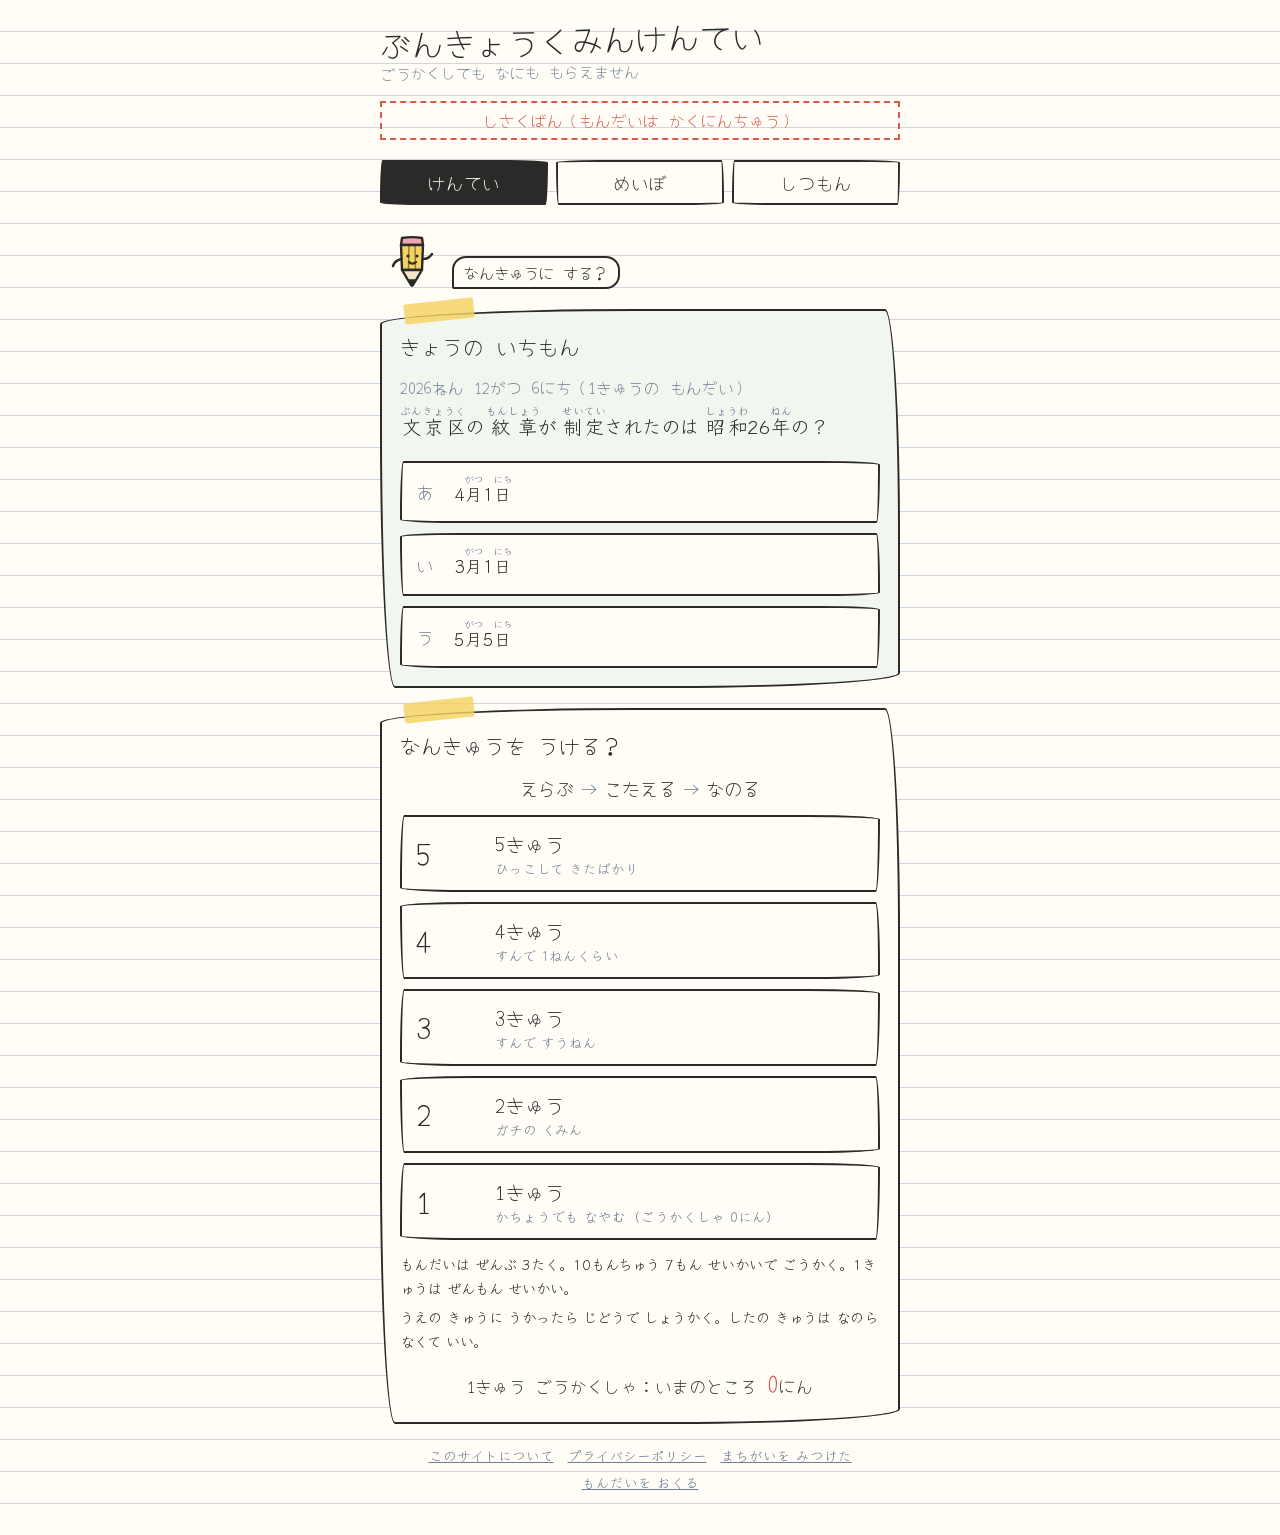
==== index.html @ 892f399a "ぶんきょうくみんけんてい 試験公開（検索サイトには載せない） Co-Authored-By: Claude Opus 5.5 <noreply@anthropic.com>" ====
<!doctype html>
<html lang="ja">
<head>
<meta charset="utf-8">
<meta name="viewport" content="width=device-width,initial-scale=1,viewport-fit=cover">
<title>ぶんきょうくみんけんてい</title>
<meta name="robots" content="noindex,nofollow">
<meta name="description" content="ごうかくしても なにも もらえない けんてい。1きゅうは まだ だれも うかっていない。">
<meta property="og:type" content="website">
<meta property="og:title" content="ぶんきょうくみんけんてい">
<meta property="og:description" content="ごうかくしても なにも もらえない けんてい。1きゅうは まだ だれも うかっていない。">
<meta property="og:url" content="https://bunkyo-kentei.jp/">
<meta property="og:image" content="https://bunkyo-kentei.jp/assets/ogp.png">
<meta name="twitter:card" content="summary_large_image">
<link rel="icon" href="assets/favicon.svg" type="image/svg+xml">
<link rel="preconnect" href="https://fonts.googleapis.com">
<link rel="preconnect" href="https://fonts.gstatic.com" crossorigin>
<link rel="stylesheet" href="https://fonts.googleapis.com/css2?family=Yomogi&family=Klee+One:wght@400;600&display=swap">
<link rel="stylesheet" href="assets/style.css">
</head>
<body>
<div class="wrap">
  <header class="top">
    <h1><a href="./">ぶんきょうくみんけんてい</a><small>ごうかくしても なにも もらえません</small></h1>
  </header>

  <div id="devbanner" class="devbanner" hidden>しさくばん（もんだいは かくにんちゅう）</div>

  <nav class="tabs" role="tablist" aria-label="ページの きりかえ">
    <button role="tab" id="tab-kentei" aria-controls="p-kentei" aria-selected="true">けんてい</button>
    <button role="tab" id="tab-meibo" aria-controls="p-meibo" aria-selected="false">めいぼ</button>
    <button role="tab" id="tab-faq" aria-controls="p-faq" aria-selected="false">しつもん</button>
  </nav>

  <!-- けんてい タブ -->
  <div id="p-kentei" role="tabpanel" aria-labelledby="tab-kentei" class="wrap">

    <div class="chara" id="chara-home"></div>

    <section id="home" class="wrap">
      <section class="box soft ichimon" id="ichimon" hidden>
        <div class="tape"></div>
        <h2>きょうの いちもん</h2>
        <p class="when" id="im-when"></p>
        <p class="q" id="im-q"></p>
        <div class="choices" id="im-choices"></div>
        <div id="im-judge"></div>
      </section>

      <section class="box">
        <div class="tape"></div>
        <h2>なんきゅうを うける？</h2>
        <div class="steps" aria-label="うけかた"><span>えらぶ</span><span class="arrow">→</span><span>こたえる</span><span class="arrow">→</span><span>なのる</span></div>
        <div class="levels" id="levels"></div>
        <div class="rules">
          <p>もんだいは ぜんぶ 3たく。10もんちゅう 7もん せいかいで ごうかく。1きゅうは ぜんもん せいかい。</p>
          <p>うえの きゅうに うかったら じどうで しょうかく。したの きゅうは なのらなくて いい。</p>
        </div>
        <p class="zero">1きゅう ごうかくしゃ：いまのところ <b id="zero-count">0</b>にん</p>
        <p class="note" id="mybest" hidden></p>
      </section>
    </section>

    <section id="quiz" class="box" hidden>
      <div class="bar" id="bar"></div>
      <p class="qnum" id="qnum"></p>
      <p class="q" id="qtext"></p>
      <div class="choices" id="choices"></div>
      <div id="judge" aria-live="polite"></div>
      <div class="row end" style="margin-top:16px">
        <button class="btn ghost" id="quit" type="button">やめる</button>
        <button class="btn" id="next" type="button" hidden>つぎへ</button>
      </div>
    </section>

    <section id="result" class="box soft result" hidden>
      <p class="lvl" id="rlevel"></p>
      <p class="big" id="rbig"></p>
      <p class="score" id="rscore"></p>
      <p class="msg" id="rmsg"></p>

      <form class="namebox" id="nameform" autocomplete="off">
        <label for="name" id="namelabel">ニックネームで なのる</label>
        <div class="row">
          <input type="text" id="name" maxlength="12" placeholder="12もじ まで" aria-describedby="namehint">
          <button class="btn" id="nanoru" type="submit">なのる</button>
        </div>
        <span class="note" id="namehint">ほんみょうは かかないでね。めいぼに のります。</span>
        <div class="hp" aria-hidden="true"><label>のこして ください<input type="text" id="hp" tabindex="-1" autocomplete="off"></label></div>
      </form>
      <p class="reg" id="regmsg" aria-live="polite" hidden></p>

      <div class="certwrap" id="certwrap" hidden>
        <img id="certimg" alt="">
        <div class="row center" style="margin-top:10px">
          <a class="btn ghost" id="certdl" download="bunkyo-kentei.png">がぞうで ほぞん</a>
        </div>
        <p class="note">ほぞん できないときは、がぞうを ながおし するか スクリーンショットで。</p>
      </div>

      <div class="row center" style="margin-top:14px">
        <button class="btn ghost" id="copy" type="button"></button>
        <a class="btn ghost" id="xpost" target="_blank" rel="noopener">Xに かく</a>
      </div>
      <div class="row center" style="margin-top:14px">
        <button class="btn ghost" id="retry" type="button">もういちど</button>
        <button class="btn" id="back" type="button">きゅうを えらぶ</button>
      </div>
    </section>
  </div>

  <!-- めいぼ タブ -->
  <section id="p-meibo" role="tabpanel" aria-labelledby="tab-meibo" class="box meibo" hidden>
    <div class="tape"></div>
    <div class="chara" id="chara-meibo"></div>
    <h2>くみん めいぼ</h2>
    <p class="note">きゅうごとに あたらしい じゅん。50にんまで のせています。</p>
    <div id="meibo-body"><p class="note">よみこみちゅう…</p></div>
  </section>

  <!-- しつもん タブ -->
  <section id="p-faq" role="tabpanel" aria-labelledby="tab-faq" class="box faq" hidden>
    <div class="tape"></div>
    <div class="chara" id="chara-faq"></div>
    <h2>よくある しつもん</h2>
    <dl>
      <dt>くみんじゃなくても うけていい？</dt>
      <dd>はい。ぶんきょうくに すんでいなくても うけられます。くみんは きもちの もんだいです。</dd>
      <dt>なにか もらえる？</dt>
      <dd>なにも もらえません。</dd>
      <dt>1きゅうは だれか うかった？</dt>
      <dd id="faq-one">いまのところ だれも うかっていません。10もん ぜんぶ せいかいで ごうかくです。</dd>
      <dt>なんかいでも うけていい？</dt>
      <dd>はい。もんだいは まいかい いれかわります。</dd>
      <dt>もんだいは どこから？</dt>
      <dd>ぜんぶ くや とうきょうとなどの こうかい しりょうに しゅってんが あります。こたえると しゅってんへの リンクが でます。</dd>
      <dt>まちがいを みつけた</dt>
      <dd><a class="formlink-report" href="#">まちがいを みつけた</a> から おしえてください。</dd>
      <dt>もんだいを おくりたい</dt>
      <dd><a class="formlink-submit" href="#">もんだいを おくる</a> から どうぞ。しゅってんの URL が ひつようです。</dd>
      <dt>なまえを けしてほしい</dt>
      <dd><a class="formlink-report" href="#">まちがいを みつけた</a> から「なまえを けしてほしい」と おくってください。かくにんして ひょうじを けします。</dd>
    </dl>
  </section>

  <footer>
    <nav>
      <a href="about.html">このサイトについて</a>
      <a href="privacy.html">プライバシーポリシー</a>
      <a class="formlink-report" href="#">まちがいを みつけた</a>
      <a class="formlink-submit" href="#">もんだいを おくる</a>
    </nav>
    <span class="patrol" id="patrol" hidden>じゅんかい おやすみちゅう</span>
  </footer>
</div>
<script src="assets/config.js"></script>
<script src="assets/chara.js"></script>
<script src="assets/app.js"></script>
</body>
</html>
---- assets/style.css ----
/* ぶんきょうくみんけんてい 共通スタイル（試作 bunkyo-kentei.html を正とする） */
:root{
  --paper:#fffdf6; --ink:#2b2a28; --pencil:#6f7d93; --line:#cfd6e2;
  --green:#3f9e60; --red:#d9584b; --yellow:#f4d35e; --soft:#f1f6ee; --gold:#b8892b;
  --dp:'Yomogi','Klee One','Hiragino Maru Gothic ProN','Yu Gothic',sans-serif;
  --bd:'Klee One','Hiragino Maru Gothic ProN','Yu Gothic',sans-serif;
  color-scheme:light;
}
@media (prefers-color-scheme: dark){ :root:not([data-theme="light"]){
  --paper:#2a2f33; --ink:#f3efe4; --pencil:#aab4c2; --line:#4b5560;
  --green:#6fcf8f; --red:#f08a7e; --yellow:#f7df7a; --soft:#343c3a; --gold:#e0b85a; color-scheme:dark } }
:root[data-theme="dark"]{
  --paper:#2a2f33; --ink:#f3efe4; --pencil:#aab4c2; --line:#4b5560;
  --green:#6fcf8f; --red:#f08a7e; --yellow:#f7df7a; --soft:#343c3a; --gold:#e0b85a; color-scheme:dark }

*{box-sizing:border-box}
html{-webkit-text-size-adjust:100%}
body{margin:0;background:var(--paper);color:var(--ink);font-family:var(--bd);
  background-image:repeating-linear-gradient(transparent 0 31px,var(--line) 31px 32px);
  padding-left:max(16px,env(safe-area-inset-left,0px));padding-right:max(16px,env(safe-area-inset-right,0px));
  padding-block:20px 40px;min-height:100vh;line-height:1.7;overflow-x:hidden}
.wrap{max-width:520px;margin:0 auto;display:grid;gap:20px}
h1,h2,h3,.dp{font-family:var(--dp);text-wrap:balance;font-weight:400}
a{color:inherit}
header.top{display:flex;align-items:flex-end;gap:10px;justify-content:space-between}
h1{font-size:2rem;margin:0;line-height:1.2;transform:rotate(-1.5deg)}
h1 a{text-decoration:none}
h1 small{display:block;font-size:.95rem;color:var(--pencil);transform:rotate(1deg);margin-top:4px}

/* てがき の わく */
.box{border:2.5px solid var(--ink);background:var(--paper);padding:18px;
  border-radius:255px 15px 225px 15px/15px 225px 15px 255px;position:relative}
.box.soft{background:var(--soft)}
.box h2{margin:0 0 10px;font-size:1.3rem}
.tape{position:absolute;top:-10px;left:22px;width:70px;height:20px;background:var(--yellow);
  opacity:.8;transform:rotate(-6deg);border-radius:2px}

/* タブ */
nav.tabs{display:flex;gap:8px}
nav.tabs button{flex:1;font-family:var(--dp);font-size:1.1rem;padding:8px 4px;border:2.5px solid var(--ink);
  background:var(--paper);color:var(--ink);cursor:pointer;border-radius:15px 255px 15px 225px/225px 15px 255px 15px}
nav.tabs button:nth-child(2){border-radius:255px 15px 225px 15px/15px 225px 15px 255px}
nav.tabs button[aria-selected="true"]{background:var(--ink);color:var(--paper)}
nav.tabs button:focus-visible{outline:3px dashed var(--pencil);outline-offset:3px}

/* きゅう えらび */
.levels{display:grid;gap:10px}
.lv{display:flex;align-items:center;gap:12px;border:2.5px solid var(--ink);background:var(--paper);width:100%;
  padding:12px 14px;font-family:var(--dp);font-size:1.25rem;cursor:pointer;color:var(--ink);text-align:left;
  border-radius:15px 255px 15px 225px/225px 15px 255px 15px;transition:transform .12s}
.lv:nth-child(even){border-radius:255px 15px 225px 15px/15px 225px 15px 255px}
.lv:hover,.lv:focus-visible{transform:rotate(-1deg) scale(1.02);outline:none;background:var(--soft)}
.lv .num{font-size:1.9rem;line-height:1;min-width:2.2em}
.lv .sub{font-family:var(--bd);font-size:.85rem;color:var(--pencil);display:block}
.lv[disabled]{opacity:.5;cursor:not-allowed;transform:none}
.steps{display:flex;gap:6px;align-items:center;justify-content:center;font-family:var(--dp);font-size:1.15rem;margin:4px 0 10px;flex-wrap:wrap}
.steps span.arrow{color:var(--pencil)}
.rules{font-size:.9rem;margin:12px 0 0;display:grid;gap:4px}
.rules p{margin:0}
.zero{font-family:var(--dp);font-size:1.05rem;text-align:center;margin:10px 0 0}
.zero b{font-weight:400;font-size:1.5rem;color:var(--red)}

/* もんだい */
.q{font-size:1.2rem;line-height:2.1;margin:0 0 14px;overflow-wrap:anywhere}
ruby rt{font-size:.55em;color:var(--pencil)}
.qnum{font-family:var(--dp);color:var(--pencil);font-size:1rem;margin:0 0 6px}
.choices{display:grid;gap:10px}
.ch{border:2.5px solid var(--ink);background:var(--paper);color:var(--ink);font-family:var(--bd);font-size:1.1rem;
  padding:11px 14px;text-align:left;cursor:pointer;display:flex;gap:10px;align-items:center;width:100%;line-height:1.9;
  border-radius:12px 200px 12px 180px/180px 12px 200px 12px}
.ch:nth-child(2){border-radius:200px 12px 180px 12px/12px 180px 12px 200px}
.ch:hover,.ch:focus-visible{background:var(--soft);outline:none}
.ch .mk{font-family:var(--dp);min-width:1.6em;color:var(--pencil)}
.ch.ok{border-color:var(--green);background:color-mix(in srgb,var(--green) 18%,var(--paper))}
.ch.ng{border-color:var(--red);background:color-mix(in srgb,var(--red) 18%,var(--paper))}
.ch[disabled]{cursor:default}
.judge{display:flex;align-items:center;gap:14px;margin-top:14px;font-family:var(--dp);font-size:1.3rem}
.judge svg{width:60px;height:60px;flex:none}
.judge .exp{font-family:var(--bd);font-size:.95rem;color:var(--pencil);line-height:1.6}
.judge .src{font-family:var(--bd);font-size:.85rem}
.bar{display:flex;gap:4px;margin-bottom:10px}
.bar i{flex:1;height:8px;border:1.5px solid var(--ink);border-radius:4px;background:var(--paper)}
.bar i.on{background:var(--green)}.bar i.off{background:var(--red)}

/* ボタン */
.btn{border:2.5px solid var(--ink);background:var(--ink);color:var(--paper);font-family:var(--dp);font-size:1.15rem;
  padding:10px 22px;cursor:pointer;border-radius:255px 15px 225px 15px/15px 225px 15px 255px;text-decoration:none;display:inline-block}
.btn.ghost{background:var(--paper);color:var(--ink)}
.btn:focus-visible{outline:3px dashed var(--pencil);outline-offset:3px}
.btn[disabled]{opacity:.5;cursor:default}
.row{display:flex;gap:10px;flex-wrap:wrap;align-items:center}
.row.center{justify-content:center}
.row.end{justify-content:flex-end}

/* けっか */
.result{text-align:center}
.result .lvl{color:var(--pencil);margin:0}
.result .big{font-family:var(--dp);font-size:2.6rem;line-height:1.2;margin:4px 0}
.result .score{font-size:1.05rem;color:var(--pencil);margin:0}
.result .msg{margin:6px 0 0}
.namebox{margin-top:16px;text-align:left;display:grid;gap:6px}
.namebox label{font-family:var(--dp);font-size:1.05rem}
input[type=text]{font-family:var(--bd);font-size:1.05rem;padding:8px 10px;border:2.5px solid var(--ink);background:var(--paper);color:var(--ink);
  border-radius:12px 200px 12px 180px/180px 12px 200px 12px;min-width:0;flex:1;width:100%}
.hp{position:absolute;left:-9999px;width:1px;height:1px;overflow:hidden}
.reg{font-family:var(--dp);font-size:1.1rem;margin:10px 0 0}
.reg.err{color:var(--red)}
.certwrap{margin-top:16px}
.certwrap img{width:100%;max-width:420px;height:auto;display:block;margin:0 auto;border:1px solid var(--line);box-shadow:0 2px 0 var(--line)}
.note{font-size:.85rem;color:var(--pencil)}

/* めいぼ */
.meibo h3{margin:14px 0 4px;font-size:1.2rem}
.meibo ol{margin:0;padding:0;list-style:none;display:flex;flex-wrap:wrap;gap:4px 14px}
.meibo li{font-size:.95rem}
.meibo li small{color:var(--pencil)}
.meibo .one{text-align:center;font-family:var(--dp);font-size:1.3rem;padding:8px 0}
.meibo .one b{font-weight:400;font-size:2.6rem;color:var(--red);display:block;line-height:1.2}

/* しつもん */
.faq dt{font-family:var(--dp);font-size:1.1rem;margin-top:12px}
.faq dt::before{content:"Q. ";color:var(--pencil)}
.faq dd{margin:2px 0 0 0}
.faq dd::before{content:"A. ";color:var(--pencil);font-family:var(--dp)}

/* きょうの いちもん */
.ichimon .when{font-family:var(--dp);color:var(--pencil);margin:0 0 4px}

/* キャラクター */
.chara{display:flex;align-items:flex-end;gap:8px}
.chara svg{width:64px;height:64px;flex:none}
.bubble{position:relative;border:2px solid var(--ink);background:var(--paper);font-family:var(--dp);font-size:.95rem;
  padding:4px 10px;border-radius:14px 14px 14px 2px;line-height:1.4;white-space:nowrap;flex:none}
header.top .chara svg{width:56px;height:56px}

footer{font-size:.85rem;color:var(--pencil);text-align:center;display:grid;gap:6px}
footer nav{display:flex;flex-wrap:wrap;gap:4px 14px;justify-content:center}
.patrol{color:var(--red)}
.devbanner{border:2px dashed var(--red);color:var(--red);text-align:center;font-family:var(--dp);padding:4px}

/* うごき：けっか だけ はでに */
.shake{animation:sh .35s}
@keyframes sh{0%,100%{transform:translateX(0)}25%{transform:translateX(-5px)}75%{transform:translateX(5px)}}
.draw path{stroke-dasharray:200;stroke-dashoffset:200;animation:draw .5s ease-out forwards}
@keyframes draw{to{stroke-dashoffset:0}}
.pop{animation:pop .6s cubic-bezier(.2,1.6,.4,1) both}
@keyframes pop{0%{transform:scale(.3) rotate(-12deg);opacity:0}100%{transform:scale(1) rotate(0);opacity:1}}
.rise{animation:rise .7s ease-out both}
@keyframes rise{0%{transform:translateY(30px) rotate(-3deg);opacity:0}100%{transform:none;opacity:1}}
.hop svg{animation:hop .8s ease-in-out 2}
@keyframes hop{0%,100%{transform:translateY(0)}40%{transform:translateY(-12px)}}
@media (prefers-reduced-motion:reduce){
  .shake,.pop,.rise,.hop svg,.draw path{animation:none}
  .draw path{stroke-dashoffset:0}
  .lv,.btn{transition:none}
}

/* about / privacy */
.doc h2{font-size:1.25rem;margin:18px 0 6px}
.doc p,.doc li{font-size:1rem}
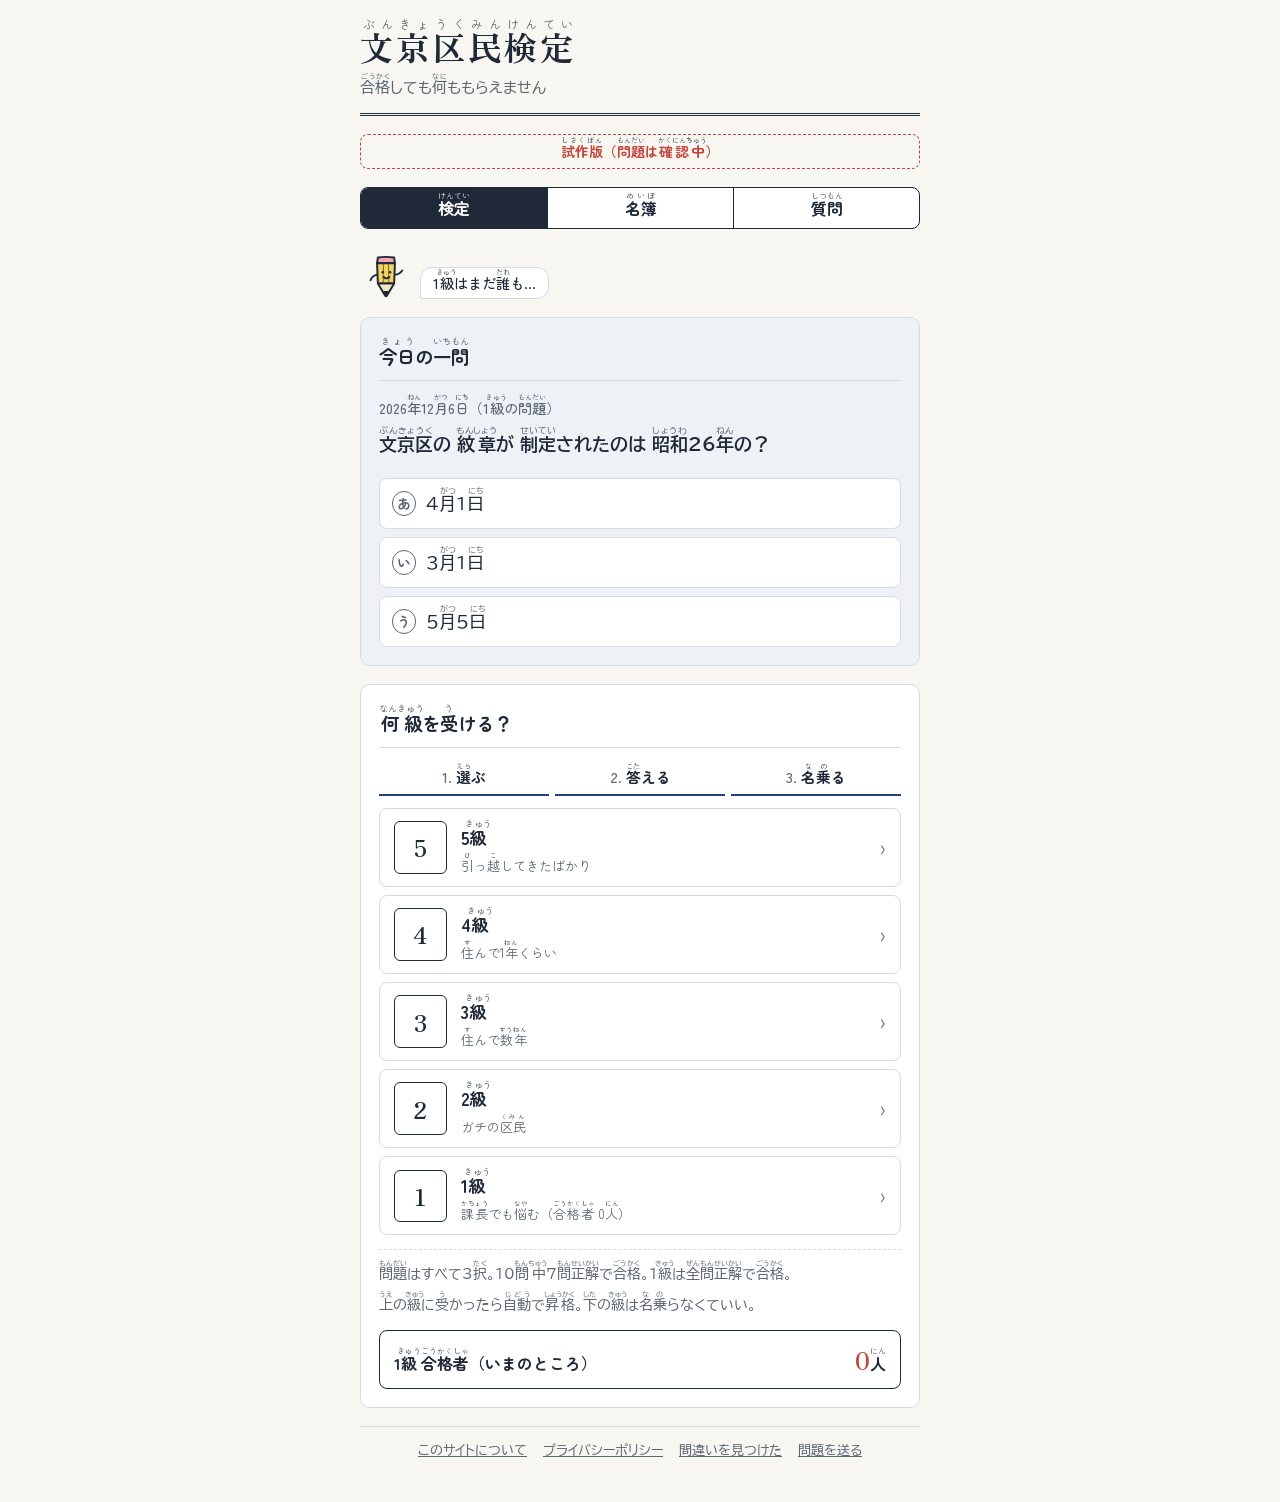
==== commit 82540394: "画面の言葉を漢字＋ふりがなにし、見た目を一段階引き締める Co-Authored-By: Claude Opus 5.5 <noreply@anthropic.com>" ====
--- a/index.html
+++ b/index.html
@@ -3,44 +3,44 @@
 <head>
 <meta charset="utf-8">
 <meta name="viewport" content="width=device-width,initial-scale=1,viewport-fit=cover">
-<title>ぶんきょうくみんけんてい</title>
+<title>文京区民検定｜ぶんきょうくみんけんてい</title>
 <meta name="robots" content="noindex,nofollow">
-<meta name="description" content="ごうかくしても なにも もらえない けんてい。1きゅうは まだ だれも うかっていない。">
+<meta name="description" content="合格しても何ももらえない検定。1級はまだ誰も受かっていない。">
 <meta property="og:type" content="website">
-<meta property="og:title" content="ぶんきょうくみんけんてい">
-<meta property="og:description" content="ごうかくしても なにも もらえない けんてい。1きゅうは まだ だれも うかっていない。">
+<meta property="og:title" content="文京区民検定（ぶんきょうくみんけんてい）">
+<meta property="og:description" content="合格しても何ももらえない検定。1級はまだ誰も受かっていない。">
 <meta property="og:url" content="https://bunkyo-kentei.jp/">
 <meta property="og:image" content="https://bunkyo-kentei.jp/assets/ogp.png">
 <meta name="twitter:card" content="summary_large_image">
 <link rel="icon" href="assets/favicon.svg" type="image/svg+xml">
 <link rel="preconnect" href="https://fonts.googleapis.com">
 <link rel="preconnect" href="https://fonts.gstatic.com" crossorigin>
-<link rel="stylesheet" href="https://fonts.googleapis.com/css2?family=Yomogi&family=Klee+One:wght@400;600&display=swap">
+<link rel="stylesheet" href="https://fonts.googleapis.com/css2?family=BIZ+UDPGothic:wght@400;700&family=Zen+Maru+Gothic:wght@500;700&family=Zen+Old+Mincho:wght@700&display=swap">
 <link rel="stylesheet" href="assets/style.css">
 </head>
 <body>
 <div class="wrap">
   <header class="top">
-    <h1><a href="./">ぶんきょうくみんけんてい</a><small>ごうかくしても なにも もらえません</small></h1>
+    <h1><a href="./"><ruby>文京区民検定<rt>ぶんきょうくみんけんてい</rt></ruby></a></h1>
+    <p class="tagline"><ruby>合格<rt>ごうかく</rt></ruby>しても<ruby>何<rt>なに</rt></ruby>ももらえません</p>
   </header>
 
-  <div id="devbanner" class="devbanner" hidden>しさくばん（もんだいは かくにんちゅう）</div>
+  <div id="devbanner" class="devbanner" hidden><ruby>試作版<rt>しさくばん</rt></ruby>（<ruby>問題<rt>もんだい</rt></ruby>は<ruby>確認中<rt>かくにんちゅう</rt></ruby>）</div>
 
-  <nav class="tabs" role="tablist" aria-label="ページの きりかえ">
-    <button role="tab" id="tab-kentei" aria-controls="p-kentei" aria-selected="true">けんてい</button>
-    <button role="tab" id="tab-meibo" aria-controls="p-meibo" aria-selected="false">めいぼ</button>
-    <button role="tab" id="tab-faq" aria-controls="p-faq" aria-selected="false">しつもん</button>
+  <nav class="tabs" role="tablist" aria-label="ページの切りかえ">
+    <button role="tab" id="tab-kentei" aria-controls="p-kentei" aria-selected="true"><ruby>検定<rt>けんてい</rt></ruby></button>
+    <button role="tab" id="tab-meibo" aria-controls="p-meibo" aria-selected="false"><ruby>名簿<rt>めいぼ</rt></ruby></button>
+    <button role="tab" id="tab-faq" aria-controls="p-faq" aria-selected="false"><ruby>質問<rt>しつもん</rt></ruby></button>
   </nav>
 
-  <!-- けんてい タブ -->
+  <!-- 検定 タブ -->
   <div id="p-kentei" role="tabpanel" aria-labelledby="tab-kentei" class="wrap">
 
     <div class="chara" id="chara-home"></div>
 
     <section id="home" class="wrap">
       <section class="box soft ichimon" id="ichimon" hidden>
-        <div class="tape"></div>
-        <h2>きょうの いちもん</h2>
+        <h2><ruby>今日<rt>きょう</rt></ruby>の<ruby>一問<rt>いちもん</rt></ruby></h2>
         <p class="when" id="im-when"></p>
         <p class="q" id="im-q"></p>
         <div class="choices" id="im-choices"></div>
@@ -48,15 +48,14 @@
       </section>
 
       <section class="box">
-        <div class="tape"></div>
-        <h2>なんきゅうを うける？</h2>
-        <div class="steps" aria-label="うけかた"><span>えらぶ</span><span class="arrow">→</span><span>こたえる</span><span class="arrow">→</span><span>なのる</span></div>
+        <h2><ruby>何級<rt>なんきゅう</rt></ruby>を<ruby>受<rt>う</rt></ruby>ける？</h2>
+        <div class="steps" aria-label="受け方"><span><ruby>選<rt>えら</rt></ruby>ぶ</span><span><ruby>答<rt>こた</rt></ruby>える</span><span><ruby>名乗<rt>なの</rt></ruby>る</span></div>
         <div class="levels" id="levels"></div>
         <div class="rules">
-          <p>もんだいは ぜんぶ 3たく。10もんちゅう 7もん せいかいで ごうかく。1きゅうは ぜんもん せいかい。</p>
-          <p>うえの きゅうに うかったら じどうで しょうかく。したの きゅうは なのらなくて いい。</p>
+          <p><ruby>問題<rt>もんだい</rt></ruby>はすべて3<ruby>択<rt>たく</rt></ruby>。10<ruby>問中<rt>もんちゅう</rt></ruby>7<ruby>問<rt>もん</rt></ruby><ruby>正解<rt>せいかい</rt></ruby>で<ruby>合格<rt>ごうかく</rt></ruby>。1<ruby>級<rt>きゅう</rt></ruby>は<ruby>全問<rt>ぜんもん</rt></ruby><ruby>正解<rt>せいかい</rt></ruby>で<ruby>合格<rt>ごうかく</rt></ruby>。</p>
+          <p><ruby>上<rt>うえ</rt></ruby>の<ruby>級<rt>きゅう</rt></ruby>に<ruby>受<rt>う</rt></ruby>かったら<ruby>自動<rt>じどう</rt></ruby>で<ruby>昇格<rt>しょうかく</rt></ruby>。<ruby>下<rt>した</rt></ruby>の<ruby>級<rt>きゅう</rt></ruby>は<ruby>名乗<rt>なの</rt></ruby>らなくていい。</p>
         </div>
-        <p class="zero">1きゅう ごうかくしゃ：いまのところ <b id="zero-count">0</b>にん</p>
+        <p class="zero"><span>1<ruby>級<rt>きゅう</rt></ruby> <ruby>合格者<rt>ごうかくしゃ</rt></ruby>（いまのところ）</span><span><b id="zero-count">0</b><ruby>人<rt>にん</rt></ruby></span></p>
         <p class="note" id="mybest" hidden></p>
       </section>
     </section>
@@ -69,77 +68,75 @@
       <div id="judge" aria-live="polite"></div>
       <div class="row end" style="margin-top:16px">
         <button class="btn ghost" id="quit" type="button">やめる</button>
-        <button class="btn" id="next" type="button" hidden>つぎへ</button>
+        <button class="btn" id="next" type="button" hidden></button>
       </div>
     </section>
 
-    <section id="result" class="box soft result" hidden>
+    <section id="result" class="box result" hidden>
       <p class="lvl" id="rlevel"></p>
       <p class="big" id="rbig"></p>
       <p class="score" id="rscore"></p>
       <p class="msg" id="rmsg"></p>
 
       <form class="namebox" id="nameform" autocomplete="off">
-        <label for="name" id="namelabel">ニックネームで なのる</label>
+        <label for="name" id="namelabel"></label>
         <div class="row">
-          <input type="text" id="name" maxlength="12" placeholder="12もじ まで" aria-describedby="namehint">
-          <button class="btn" id="nanoru" type="submit">なのる</button>
+          <input type="text" id="name" maxlength="12" placeholder="12文字まで" aria-describedby="namehint">
+          <button class="btn" id="nanoru" type="submit"></button>
         </div>
-        <span class="note" id="namehint">ほんみょうは かかないでね。めいぼに のります。</span>
-        <div class="hp" aria-hidden="true"><label>のこして ください<input type="text" id="hp" tabindex="-1" autocomplete="off"></label></div>
+        <span class="note" id="namehint"></span>
+        <div class="hp" aria-hidden="true"><label>空のままにしてください<input type="text" id="hp" tabindex="-1" autocomplete="off"></label></div>
       </form>
       <p class="reg" id="regmsg" aria-live="polite" hidden></p>
 
       <div class="certwrap" id="certwrap" hidden>
         <img id="certimg" alt="">
         <div class="row center" style="margin-top:10px">
-          <a class="btn ghost" id="certdl" download="bunkyo-kentei.png">がぞうで ほぞん</a>
+          <a class="btn ghost" id="certdl" download="bunkyo-kentei.png"><ruby>画像<rt>がぞう</rt></ruby>で<ruby>保存<rt>ほぞん</rt></ruby></a>
         </div>
-        <p class="note">ほぞん できないときは、がぞうを ながおし するか スクリーンショットで。</p>
+        <p class="note"><ruby>保存<rt>ほぞん</rt></ruby>できないときは、<ruby>画像<rt>がぞう</rt></ruby>を<ruby>長押<rt>ながお</rt></ruby>しするかスクリーンショットで。</p>
       </div>
 
       <div class="row center" style="margin-top:14px">
         <button class="btn ghost" id="copy" type="button"></button>
-        <a class="btn ghost" id="xpost" target="_blank" rel="noopener">Xに かく</a>
+        <a class="btn ghost" id="xpost" target="_blank" rel="noopener">Xに<ruby>投稿<rt>とうこう</rt></ruby></a>
       </div>
       <div class="row center" style="margin-top:14px">
-        <button class="btn ghost" id="retry" type="button">もういちど</button>
-        <button class="btn" id="back" type="button">きゅうを えらぶ</button>
+        <button class="btn ghost" id="retry" type="button">もう<ruby>一度<rt>いちど</rt></ruby></button>
+        <button class="btn" id="back" type="button"><ruby>級<rt>きゅう</rt></ruby>を<ruby>選<rt>えら</rt></ruby>ぶ</button>
       </div>
     </section>
   </div>
 
-  <!-- めいぼ タブ -->
+  <!-- 名簿 タブ -->
   <section id="p-meibo" role="tabpanel" aria-labelledby="tab-meibo" class="box meibo" hidden>
-    <div class="tape"></div>
     <div class="chara" id="chara-meibo"></div>
-    <h2>くみん めいぼ</h2>
-    <p class="note">きゅうごとに あたらしい じゅん。50にんまで のせています。</p>
-    <div id="meibo-body"><p class="note">よみこみちゅう…</p></div>
+    <h2><ruby>区民<rt>くみん</rt></ruby><ruby>名簿<rt>めいぼ</rt></ruby></h2>
+    <p class="note"><ruby>級<rt>きゅう</rt></ruby>ごとに<ruby>新<rt>あたら</rt></ruby>しい<ruby>順<rt>じゅん</rt></ruby>。50<ruby>人<rt>にん</rt></ruby>まで<ruby>載<rt>の</rt></ruby>せています。</p>
+    <div id="meibo-body"><p class="note"><ruby>読<rt>よ</rt></ruby>み<ruby>込<rt>こ</rt></ruby>み<ruby>中<rt>ちゅう</rt></ruby>…</p></div>
   </section>
 
-  <!-- しつもん タブ -->
+  <!-- 質問 タブ -->
   <section id="p-faq" role="tabpanel" aria-labelledby="tab-faq" class="box faq" hidden>
-    <div class="tape"></div>
     <div class="chara" id="chara-faq"></div>
-    <h2>よくある しつもん</h2>
+    <h2>よくある<ruby>質問<rt>しつもん</rt></ruby></h2>
     <dl>
-      <dt>くみんじゃなくても うけていい？</dt>
-      <dd>はい。ぶんきょうくに すんでいなくても うけられます。くみんは きもちの もんだいです。</dd>
-      <dt>なにか もらえる？</dt>
-      <dd>なにも もらえません。</dd>
-      <dt>1きゅうは だれか うかった？</dt>
-      <dd id="faq-one">いまのところ だれも うかっていません。10もん ぜんぶ せいかいで ごうかくです。</dd>
-      <dt>なんかいでも うけていい？</dt>
-      <dd>はい。もんだいは まいかい いれかわります。</dd>
-      <dt>もんだいは どこから？</dt>
-      <dd>ぜんぶ くや とうきょうとなどの こうかい しりょうに しゅってんが あります。こたえると しゅってんへの リンクが でます。</dd>
-      <dt>まちがいを みつけた</dt>
-      <dd><a class="formlink-report" href="#">まちがいを みつけた</a> から おしえてください。</dd>
-      <dt>もんだいを おくりたい</dt>
-      <dd><a class="formlink-submit" href="#">もんだいを おくる</a> から どうぞ。しゅってんの URL が ひつようです。</dd>
-      <dt>なまえを けしてほしい</dt>
-      <dd><a class="formlink-report" href="#">まちがいを みつけた</a> から「なまえを けしてほしい」と おくってください。かくにんして ひょうじを けします。</dd>
+      <dt><span><ruby>区民<rt>くみん</rt></ruby>じゃなくても<ruby>受<rt>う</rt></ruby>けていい？</span></dt>
+      <dd><span>はい。<ruby>文京区<rt>ぶんきょうく</rt></ruby>に<ruby>住<rt>す</rt></ruby>んでいなくても<ruby>受<rt>う</rt></ruby>けられます。<ruby>区民<rt>くみん</rt></ruby>は<ruby>気持<rt>きも</rt></ruby>ちの<ruby>問題<rt>もんだい</rt></ruby>です。</span></dd>
+      <dt><span><ruby>何<rt>なに</rt></ruby>かもらえる？</span></dt>
+      <dd><span><ruby>何<rt>なに</rt></ruby>ももらえません。</span></dd>
+      <dt><span>1<ruby>級<rt>きゅう</rt></ruby>は<ruby>誰<rt>だれ</rt></ruby>か<ruby>受<rt>う</rt></ruby>かった？</span></dt>
+      <dd><span id="faq-one">いまのところ<ruby>誰<rt>だれ</rt></ruby>も<ruby>受<rt>う</rt></ruby>かっていません。10<ruby>問<rt>もん</rt></ruby>すべて<ruby>正解<rt>せいかい</rt></ruby>で<ruby>合格<rt>ごうかく</rt></ruby>です。</span></dd>
+      <dt><span><ruby>何回<rt>なんかい</rt></ruby>でも<ruby>受<rt>う</rt></ruby>けていい？</span></dt>
+      <dd><span>はい。<ruby>問題<rt>もんだい</rt></ruby>は<ruby>毎回<rt>まいかい</rt></ruby><ruby>入<rt>い</rt></ruby>れかわります。</span></dd>
+      <dt><span><ruby>問題<rt>もんだい</rt></ruby>はどこから？</span></dt>
+      <dd><span>すべて<ruby>区<rt>く</rt></ruby>や<ruby>東京都<rt>とうきょうと</rt></ruby>などの<ruby>公開資料<rt>こうかいしりょう</rt></ruby>に<ruby>出典<rt>しゅってん</rt></ruby>があります。<ruby>答<rt>こた</rt></ruby>えると<ruby>出典<rt>しゅってん</rt></ruby>へのリンクが<ruby>出<rt>で</rt></ruby>ます。</span></dd>
+      <dt><span><ruby>間違<rt>まちが</rt></ruby>いを<ruby>見<rt>み</rt></ruby>つけた</span></dt>
+      <dd><span><a class="formlink-report" href="#"><ruby>間違<rt>まちが</rt></ruby>いを<ruby>見<rt>み</rt></ruby>つけた</a>から<ruby>教<rt>おし</rt></ruby>えてください。</span></dd>
+      <dt><span><ruby>問題<rt>もんだい</rt></ruby>を<ruby>送<rt>おく</rt></ruby>りたい</span></dt>
+      <dd><span><a class="formlink-submit" href="#"><ruby>問題<rt>もんだい</rt></ruby>を<ruby>送<rt>おく</rt></ruby>る</a>からどうぞ。<ruby>出典<rt>しゅってん</rt></ruby>のURLが<ruby>必要<rt>ひつよう</rt></ruby>です。</span></dd>
+      <dt><span><ruby>名前<rt>なまえ</rt></ruby>を<ruby>消<rt>け</rt></ruby>してほしい</span></dt>
+      <dd><span><a class="formlink-report" href="#"><ruby>間違<rt>まちが</rt></ruby>いを<ruby>見<rt>み</rt></ruby>つけた</a>から「<ruby>名前<rt>なまえ</rt></ruby>を<ruby>消<rt>け</rt></ruby>してほしい」と<ruby>送<rt>おく</rt></ruby>ってください。<ruby>確認<rt>かくにん</rt></ruby>して<ruby>表示<rt>ひょうじ</rt></ruby>を<ruby>消<rt>け</rt></ruby>します。</span></dd>
     </dl>
   </section>
 
@@ -147,10 +144,10 @@
     <nav>
       <a href="about.html">このサイトについて</a>
       <a href="privacy.html">プライバシーポリシー</a>
-      <a class="formlink-report" href="#">まちがいを みつけた</a>
-      <a class="formlink-submit" href="#">もんだいを おくる</a>
+      <a class="formlink-report" href="#">間違いを見つけた</a>
+      <a class="formlink-submit" href="#">問題を送る</a>
     </nav>
-    <span class="patrol" id="patrol" hidden>じゅんかい おやすみちゅう</span>
+    <span class="patrol" id="patrol" hidden>見回りお休み中</span>
   </footer>
 </div>
 <script src="assets/config.js"></script>
--- a/assets/style.css
+++ b/assets/style.css
@@ -1,160 +1,187 @@
-/* ぶんきょうくみんけんてい 共通スタイル（試作 bunkyo-kentei.html を正とする） */
+/* 文京区民検定 共通スタイル v2（2026-10-26 先生の指示で「カチッと」一段階引き締め）
+   レイアウト：1本の縦の列。検定の答案用紙のように、まっすぐな罫と枠で区切る。楽しさは結果画面とキャラクターだけ */
 :root{
-  --paper:#fffdf6; --ink:#2b2a28; --pencil:#6f7d93; --line:#cfd6e2;
-  --green:#3f9e60; --red:#d9584b; --yellow:#f4d35e; --soft:#f1f6ee; --gold:#b8892b;
-  --dp:'Yomogi','Klee One','Hiragino Maru Gothic ProN','Yu Gothic',sans-serif;
-  --bd:'Klee One','Hiragino Maru Gothic ProN','Yu Gothic',sans-serif;
+  --paper:#f7f6f1;   /* 紙 */
+  --card:#ffffff;    /* 答案の枠の中 */
+  --ink:#1f2937;     /* 墨 */
+  --sub:#5d6675;     /* 補足の文字 */
+  --line:#d6dae1;    /* 罫線 */
+  --ai:#24427a;      /* 藍：選択・強調 */
+  --soft:#eef1f6;    /* うすい藍 */
+  --green:#2f8a55; --red:#c4453a; --gold:#a8821f; --yellow:#f2cd4f;
+  --title:'Zen Old Mincho','Hiragino Mincho ProN','Yu Mincho',serif;
+  --head:'Zen Maru Gothic','Hiragino Maru Gothic ProN','Yu Gothic',sans-serif;
+  --bd:'BIZ UDPGothic','Hiragino Sans','Yu Gothic',sans-serif;
+  --dp:var(--head);
   color-scheme:light;
 }
 @media (prefers-color-scheme: dark){ :root:not([data-theme="light"]){
-  --paper:#2a2f33; --ink:#f3efe4; --pencil:#aab4c2; --line:#4b5560;
-  --green:#6fcf8f; --red:#f08a7e; --yellow:#f7df7a; --soft:#343c3a; --gold:#e0b85a; color-scheme:dark } }
+  --paper:#171b22; --card:#20252e; --ink:#eef0f3; --sub:#a9b1bd; --line:#3a414d;
+  --ai:#8fb0ec; --soft:#29313d; --green:#6cc993; --red:#ef8a7f; --gold:#e0b85a; --yellow:#f2d777; color-scheme:dark } }
 :root[data-theme="dark"]{
-  --paper:#2a2f33; --ink:#f3efe4; --pencil:#aab4c2; --line:#4b5560;
-  --green:#6fcf8f; --red:#f08a7e; --yellow:#f7df7a; --soft:#343c3a; --gold:#e0b85a; color-scheme:dark }
+  --paper:#171b22; --card:#20252e; --ink:#eef0f3; --sub:#a9b1bd; --line:#3a414d;
+  --ai:#8fb0ec; --soft:#29313d; --green:#6cc993; --red:#ef8a7f; --gold:#e0b85a; --yellow:#f2d777; color-scheme:dark }
 
 *{box-sizing:border-box}
+[hidden]{display:none!important}
 html{-webkit-text-size-adjust:100%}
-body{margin:0;background:var(--paper);color:var(--ink);font-family:var(--bd);
-  background-image:repeating-linear-gradient(transparent 0 31px,var(--line) 31px 32px);
+body{margin:0;background:var(--paper);color:var(--ink);font-family:var(--bd);font-size:16px;line-height:1.75;
   padding-left:max(16px,env(safe-area-inset-left,0px));padding-right:max(16px,env(safe-area-inset-right,0px));
-  padding-block:20px 40px;min-height:100vh;line-height:1.7;overflow-x:hidden}
-.wrap{max-width:520px;margin:0 auto;display:grid;gap:20px}
-h1,h2,h3,.dp{font-family:var(--dp);text-wrap:balance;font-weight:400}
-a{color:inherit}
-header.top{display:flex;align-items:flex-end;gap:10px;justify-content:space-between}
-h1{font-size:2rem;margin:0;line-height:1.2;transform:rotate(-1.5deg)}
-h1 a{text-decoration:none}
-h1 small{display:block;font-size:.95rem;color:var(--pencil);transform:rotate(1deg);margin-top:4px}
+  padding-block:18px 40px;min-height:100vh;overflow-x:hidden}
+/* わくの はばは いつも おなじ */
+.wrap{width:100%;max-width:560px;margin:0 auto;display:grid;gap:18px;min-width:0}
+h1,h2,h3{font-family:var(--head);font-weight:700;text-wrap:balance;margin:0}
+a{color:var(--ai)}
+ruby rt{font-size:.5em;color:var(--sub);font-weight:400;letter-spacing:0}
 
-/* てがき の わく */
-.box{border:2.5px solid var(--ink);background:var(--paper);padding:18px;
-  border-radius:255px 15px 225px 15px/15px 225px 15px 255px;position:relative}
+/* 見出し（検定の表紙） */
+header.top{display:grid;gap:4px;padding-bottom:12px;border-bottom:3px double var(--ink)}
+header.top .kicker{font-family:var(--head);font-size:.8rem;color:var(--sub);letter-spacing:.12em}
+h1{font-family:var(--title);font-weight:700;font-size:2.1rem;line-height:1.35;letter-spacing:.06em}
+h1 a{color:inherit;text-decoration:none}
+h1 rt{font-family:var(--head);font-size:.36em;letter-spacing:.08em}
+header.top .tagline{font-size:.92rem;color:var(--sub);margin:0}
+
+/* 枠（答案用紙のブロック） */
+.box{background:var(--card);border:1.5px solid var(--line);border-radius:10px;padding:18px;position:relative;min-width:0}
 .box.soft{background:var(--soft)}
-.box h2{margin:0 0 10px;font-size:1.3rem}
-.tape{position:absolute;top:-10px;left:22px;width:70px;height:20px;background:var(--yellow);
-  opacity:.8;transform:rotate(-6deg);border-radius:2px}
+.box > h2{font-size:1.15rem;padding-bottom:8px;margin-bottom:12px;border-bottom:1px solid var(--line)}
+.box > h2 .tag{font-size:.72rem;font-weight:500;color:var(--sub);letter-spacing:.08em}
+.tape{display:none}
 
-/* タブ */
-nav.tabs{display:flex;gap:8px}
-nav.tabs button{flex:1;font-family:var(--dp);font-size:1.1rem;padding:8px 4px;border:2.5px solid var(--ink);
-  background:var(--paper);color:var(--ink);cursor:pointer;border-radius:15px 255px 15px 225px/225px 15px 255px 15px}
-nav.tabs button:nth-child(2){border-radius:255px 15px 225px 15px/15px 225px 15px 255px}
-nav.tabs button[aria-selected="true"]{background:var(--ink);color:var(--paper)}
-nav.tabs button:focus-visible{outline:3px dashed var(--pencil);outline-offset:3px}
+/* タブ（ひとつの枠の中の切りかえ） */
+nav.tabs{display:grid;grid-template-columns:repeat(3,1fr);border:1.5px solid var(--ink);border-radius:8px;overflow:hidden;background:var(--card)}
+nav.tabs button{font-family:var(--head);font-weight:700;font-size:1rem;padding:8px 4px;border:0;background:transparent;color:var(--ink);cursor:pointer;line-height:1.5}
+nav.tabs button + button{border-left:1.5px solid var(--ink)}
+nav.tabs button[aria-selected="true"]{background:var(--ink);color:var(--card)}
+nav.tabs button[aria-selected="true"] rt{color:var(--card);opacity:.8}
+nav.tabs button:focus-visible{outline:3px solid var(--ai);outline-offset:-3px}
 
-/* きゅう えらび */
-.levels{display:grid;gap:10px}
-.lv{display:flex;align-items:center;gap:12px;border:2.5px solid var(--ink);background:var(--paper);width:100%;
-  padding:12px 14px;font-family:var(--dp);font-size:1.25rem;cursor:pointer;color:var(--ink);text-align:left;
-  border-radius:15px 255px 15px 225px/225px 15px 255px 15px;transition:transform .12s}
-.lv:nth-child(even){border-radius:255px 15px 225px 15px/15px 225px 15px 255px}
-.lv:hover,.lv:focus-visible{transform:rotate(-1deg) scale(1.02);outline:none;background:var(--soft)}
-.lv .num{font-size:1.9rem;line-height:1;min-width:2.2em}
-.lv .sub{font-family:var(--bd);font-size:.85rem;color:var(--pencil);display:block}
-.lv[disabled]{opacity:.5;cursor:not-allowed;transform:none}
-.steps{display:flex;gap:6px;align-items:center;justify-content:center;font-family:var(--dp);font-size:1.15rem;margin:4px 0 10px;flex-wrap:wrap}
-.steps span.arrow{color:var(--pencil)}
-.rules{font-size:.9rem;margin:12px 0 0;display:grid;gap:4px}
+/* 級えらび */
+.levels{display:grid;gap:8px}
+.lv{display:grid;grid-template-columns:auto 1fr auto;align-items:center;gap:14px;width:100%;text-align:left;cursor:pointer;
+  border:1.5px solid var(--line);background:var(--card);color:var(--ink);border-radius:8px;padding:10px 14px;font-family:var(--bd);transition:border-color .12s,background .12s}
+.lv:hover,.lv:focus-visible{border-color:var(--ai);background:var(--soft);outline:none}
+.lv .num{font-family:var(--title);font-weight:700;font-size:1.5rem;width:2.2em;height:2.2em;display:grid;place-items:center;border:1.5px solid var(--ink);border-radius:6px;line-height:1}
+.lv .name{font-family:var(--head);font-weight:700;font-size:1.1rem;line-height:1.6}
+.lv .sub{display:block;font-size:.82rem;color:var(--sub);font-weight:400;line-height:1.6}
+.lv .go{color:var(--sub);font-size:1.2rem}
+.lv[disabled]{opacity:.45;cursor:not-allowed}
+.steps{display:grid;grid-template-columns:repeat(3,1fr);gap:6px;margin:0 0 12px;counter-reset:st}
+.steps span{font-family:var(--head);font-weight:700;font-size:.92rem;text-align:center;padding:4px 2px;border-bottom:2px solid var(--ai);counter-increment:st}
+.steps span::before{content:counter(st) ". ";color:var(--sub);font-weight:500}
+.rules{font-size:.88rem;margin:14px 0 0;padding-top:10px;border-top:1px dashed var(--line);display:grid;gap:4px;color:var(--sub)}
 .rules p{margin:0}
-.zero{font-family:var(--dp);font-size:1.05rem;text-align:center;margin:10px 0 0}
-.zero b{font-weight:400;font-size:1.5rem;color:var(--red)}
+.zero{font-family:var(--head);font-weight:700;font-size:1rem;margin:12px 0 0;display:flex;justify-content:space-between;align-items:baseline;border:1.5px solid var(--ink);border-radius:8px;padding:6px 14px}
+.zero b{font-family:var(--title);font-size:1.6rem;color:var(--red)}
+.note{font-size:.84rem;color:var(--sub)}
 
-/* もんだい */
-.q{font-size:1.2rem;line-height:2.1;margin:0 0 14px;overflow-wrap:anywhere}
-ruby rt{font-size:.55em;color:var(--pencil)}
-.qnum{font-family:var(--dp);color:var(--pencil);font-size:1rem;margin:0 0 6px}
-.choices{display:grid;gap:10px}
-.ch{border:2.5px solid var(--ink);background:var(--paper);color:var(--ink);font-family:var(--bd);font-size:1.1rem;
-  padding:11px 14px;text-align:left;cursor:pointer;display:flex;gap:10px;align-items:center;width:100%;line-height:1.9;
-  border-radius:12px 200px 12px 180px/180px 12px 200px 12px}
-.ch:nth-child(2){border-radius:200px 12px 180px 12px/12px 180px 12px 200px}
-.ch:hover,.ch:focus-visible{background:var(--soft);outline:none}
-.ch .mk{font-family:var(--dp);min-width:1.6em;color:var(--pencil)}
-.ch.ok{border-color:var(--green);background:color-mix(in srgb,var(--green) 18%,var(--paper))}
-.ch.ng{border-color:var(--red);background:color-mix(in srgb,var(--red) 18%,var(--paper))}
+/* 問題 */
+.q{font-size:1.15rem;line-height:2.15;margin:0 0 14px;overflow-wrap:anywhere;font-weight:700}
+.qnum{font-family:var(--head);font-weight:700;color:var(--sub);font-size:.95rem;margin:0 0 4px;display:flex;justify-content:space-between}
+.choices{display:grid;gap:8px}
+.ch{border:1.5px solid var(--line);background:var(--card);color:var(--ink);font-family:var(--bd);font-size:1.05rem;
+  padding:8px 12px;text-align:left;cursor:pointer;display:flex;gap:10px;align-items:center;width:100%;line-height:1.9;border-radius:8px}
+.ch:hover,.ch:focus-visible{border-color:var(--ai);background:var(--soft);outline:none}
+.ch .mk{font-family:var(--head);font-weight:700;flex:none;width:1.8em;height:1.8em;display:grid;place-items:center;border:1.5px solid var(--sub);border-radius:50%;color:var(--sub);font-size:.85rem;line-height:1}
+.ch span:last-child{min-width:0}
+.ch.ok{border-color:var(--green);background:color-mix(in srgb,var(--green) 12%,var(--card))}
+.ch.ok .mk{border-color:var(--green);color:var(--green)}
+.ch.ng{border-color:var(--red);background:color-mix(in srgb,var(--red) 12%,var(--card))}
+.ch.ng .mk{border-color:var(--red);color:var(--red)}
 .ch[disabled]{cursor:default}
-.judge{display:flex;align-items:center;gap:14px;margin-top:14px;font-family:var(--dp);font-size:1.3rem}
-.judge svg{width:60px;height:60px;flex:none}
-.judge .exp{font-family:var(--bd);font-size:.95rem;color:var(--pencil);line-height:1.6}
-.judge .src{font-family:var(--bd);font-size:.85rem}
-.bar{display:flex;gap:4px;margin-bottom:10px}
-.bar i{flex:1;height:8px;border:1.5px solid var(--ink);border-radius:4px;background:var(--paper)}
+.judge{display:flex;align-items:center;gap:14px;margin-top:14px;padding-top:12px;border-top:1px solid var(--line);font-family:var(--head);font-weight:700;font-size:1.2rem}
+.judge svg{width:54px;height:54px;flex:none}
+.judge .exp{font-family:var(--bd);font-weight:400;font-size:.92rem;color:var(--sub);line-height:1.65}
+.judge .src{font-family:var(--bd);font-weight:400;font-size:.84rem}
+.bar{display:grid;grid-template-columns:repeat(10,1fr);gap:3px;margin-bottom:12px}
+.bar i{height:6px;border-radius:2px;background:var(--line)}
 .bar i.on{background:var(--green)}.bar i.off{background:var(--red)}
 
 /* ボタン */
-.btn{border:2.5px solid var(--ink);background:var(--ink);color:var(--paper);font-family:var(--dp);font-size:1.15rem;
-  padding:10px 22px;cursor:pointer;border-radius:255px 15px 225px 15px/15px 225px 15px 255px;text-decoration:none;display:inline-block}
-.btn.ghost{background:var(--paper);color:var(--ink)}
-.btn:focus-visible{outline:3px dashed var(--pencil);outline-offset:3px}
+.btn{border:1.5px solid var(--ink);background:var(--ink);color:var(--card);font-family:var(--head);font-weight:700;font-size:1rem;
+  padding:9px 20px;cursor:pointer;border-radius:8px;text-decoration:none;display:inline-block;line-height:1.6}
+.btn rt{color:inherit;opacity:.75}
+.btn.ghost{background:var(--card);color:var(--ink)}
+.btn:focus-visible{outline:3px solid var(--ai);outline-offset:2px}
 .btn[disabled]{opacity:.5;cursor:default}
 .row{display:flex;gap:10px;flex-wrap:wrap;align-items:center}
 .row.center{justify-content:center}
 .row.end{justify-content:flex-end}
 
-/* けっか */
+/* 結果（ここだけ はなやかに） */
 .result{text-align:center}
-.result .lvl{color:var(--pencil);margin:0}
-.result .big{font-family:var(--dp);font-size:2.6rem;line-height:1.2;margin:4px 0}
-.result .score{font-size:1.05rem;color:var(--pencil);margin:0}
+.result .lvl{color:var(--sub);margin:0;font-family:var(--head);font-weight:700}
+.result .big{font-family:var(--title);font-weight:700;font-size:2.6rem;line-height:1.4;margin:4px 0}
+.result .score{font-size:1rem;color:var(--sub);margin:0}
 .result .msg{margin:6px 0 0}
-.namebox{margin-top:16px;text-align:left;display:grid;gap:6px}
-.namebox label{font-family:var(--dp);font-size:1.05rem}
-input[type=text]{font-family:var(--bd);font-size:1.05rem;padding:8px 10px;border:2.5px solid var(--ink);background:var(--paper);color:var(--ink);
-  border-radius:12px 200px 12px 180px/180px 12px 200px 12px;min-width:0;flex:1;width:100%}
+.namebox{margin-top:16px;padding-top:14px;border-top:1px solid var(--line);text-align:left;display:grid;gap:6px}
+.namebox label{font-family:var(--head);font-weight:700;font-size:1rem}
+input[type=text]{font-family:var(--bd);font-size:1.05rem;padding:8px 10px;border:1.5px solid var(--ink);background:var(--card);color:var(--ink);border-radius:8px;min-width:0;flex:1;width:100%}
+input[type=text]:focus-visible{outline:3px solid var(--ai);outline-offset:1px}
 .hp{position:absolute;left:-9999px;width:1px;height:1px;overflow:hidden}
-.reg{font-family:var(--dp);font-size:1.1rem;margin:10px 0 0}
+.reg{font-family:var(--head);font-weight:700;font-size:1rem;margin:10px 0 0}
 .reg.err{color:var(--red)}
 .certwrap{margin-top:16px}
-.certwrap img{width:100%;max-width:420px;height:auto;display:block;margin:0 auto;border:1px solid var(--line);box-shadow:0 2px 0 var(--line)}
-.note{font-size:.85rem;color:var(--pencil)}
+.certwrap img{width:100%;max-width:420px;height:auto;display:block;margin:0 auto;border:1px solid var(--line);box-shadow:0 2px 8px rgb(0 0 0 / .08)}
 
-/* めいぼ */
-.meibo h3{margin:14px 0 4px;font-size:1.2rem}
-.meibo ol{margin:0;padding:0;list-style:none;display:flex;flex-wrap:wrap;gap:4px 14px}
+/* 名簿 */
+.meibo h3{margin:16px 0 6px;font-size:1.05rem;padding-bottom:4px;border-bottom:1px solid var(--line)}
+.meibo ol{margin:0;padding:0;list-style:none;display:flex;flex-wrap:wrap;gap:4px 16px}
 .meibo li{font-size:.95rem}
-.meibo li small{color:var(--pencil)}
-.meibo .one{text-align:center;font-family:var(--dp);font-size:1.3rem;padding:8px 0}
-.meibo .one b{font-weight:400;font-size:2.6rem;color:var(--red);display:block;line-height:1.2}
+.meibo li small{color:var(--sub);font-variant-numeric:tabular-nums}
+.meibo .one{text-align:center;font-family:var(--head);font-weight:700;font-size:1.1rem;padding:10px 0;border:1.5px solid var(--ink);border-radius:8px}
+.meibo .one b{font-family:var(--title);font-size:2.6rem;color:var(--red);display:block;line-height:1.3}
 
-/* しつもん */
-.faq dt{font-family:var(--dp);font-size:1.1rem;margin-top:12px}
-.faq dt::before{content:"Q. ";color:var(--pencil)}
-.faq dd{margin:2px 0 0 0}
-.faq dd::before{content:"A. ";color:var(--pencil);font-family:var(--dp)}
+/* よくある質問 */
+.faq dl{margin:0}
+.faq dt{font-family:var(--head);font-weight:700;font-size:1rem;margin-top:14px;display:flex;gap:8px}
+.faq dt::before{content:"問";font-family:var(--title);color:var(--ai)}
+.faq dd{margin:4px 0 0;display:flex;gap:8px;padding-bottom:10px;border-bottom:1px dashed var(--line)}
+.faq dd::before{content:"答";font-family:var(--title);color:var(--red);flex:none}
 
-/* きょうの いちもん */
-.ichimon .when{font-family:var(--dp);color:var(--pencil);margin:0 0 4px}
+/* 今日の一問 */
+.ichimon .when{font-family:var(--head);font-weight:500;color:var(--sub);margin:0 0 4px;font-size:.88rem}
 
 /* キャラクター */
 .chara{display:flex;align-items:flex-end;gap:8px}
-.chara svg{width:64px;height:64px;flex:none}
-.bubble{position:relative;border:2px solid var(--ink);background:var(--paper);font-family:var(--dp);font-size:.95rem;
-  padding:4px 10px;border-radius:14px 14px 14px 2px;line-height:1.4;white-space:nowrap;flex:none}
-header.top .chara svg{width:56px;height:56px}
+.chara svg{width:52px;height:52px;flex:none;color:var(--ink)}
+.bubble{position:relative;border:1.5px solid var(--line);background:var(--card);font-family:var(--head);font-weight:500;font-size:.9rem;
+  padding:4px 12px;border-radius:12px 12px 12px 2px;line-height:1.5;white-space:nowrap;flex:none}
 
-footer{font-size:.85rem;color:var(--pencil);text-align:center;display:grid;gap:6px}
-footer nav{display:flex;flex-wrap:wrap;gap:4px 14px;justify-content:center}
+/* 出題中は 問題だけ */
+body.quizmode header.top, body.quizmode #devbanner, body.quizmode nav.tabs,
+body.quizmode #chara-home, body.quizmode footer{display:none}
+
+footer{font-size:.84rem;color:var(--sub);text-align:center;display:grid;gap:6px;padding-top:12px;border-top:1px solid var(--line)}
+footer nav{display:flex;flex-wrap:wrap;gap:4px 16px;justify-content:center}
+footer a{color:var(--sub)}
 .patrol{color:var(--red)}
-.devbanner{border:2px dashed var(--red);color:var(--red);text-align:center;font-family:var(--dp);padding:4px}
+.devbanner{border:1.5px dashed var(--red);color:var(--red);text-align:center;font-family:var(--head);font-weight:700;font-size:.88rem;padding:4px;border-radius:8px}
 
-/* うごき：けっか だけ はでに */
+/* 動き：結果だけ はなやかに */
 .shake{animation:sh .35s}
-@keyframes sh{0%,100%{transform:translateX(0)}25%{transform:translateX(-5px)}75%{transform:translateX(5px)}}
-.draw path{stroke-dasharray:200;stroke-dashoffset:200;animation:draw .5s ease-out forwards}
-@keyframes draw{to{stroke-dashoffset:0}}
+@keyframes sh{0%,100%{transform:translateX(0)}25%{transform:translateX(-4px)}75%{transform:translateX(4px)}}
 .pop{animation:pop .6s cubic-bezier(.2,1.6,.4,1) both}
-@keyframes pop{0%{transform:scale(.3) rotate(-12deg);opacity:0}100%{transform:scale(1) rotate(0);opacity:1}}
+@keyframes pop{0%{transform:scale(.3);opacity:0}100%{transform:scale(1);opacity:1}}
 .rise{animation:rise .7s ease-out both}
-@keyframes rise{0%{transform:translateY(30px) rotate(-3deg);opacity:0}100%{transform:none;opacity:1}}
+@keyframes rise{0%{transform:translateY(24px);opacity:0}100%{transform:none;opacity:1}}
 .hop svg{animation:hop .8s ease-in-out 2}
-@keyframes hop{0%,100%{transform:translateY(0)}40%{transform:translateY(-12px)}}
+@keyframes hop{0%,100%{transform:translateY(0)}40%{transform:translateY(-10px)}}
 @media (prefers-reduced-motion:reduce){
-  .shake,.pop,.rise,.hop svg,.draw path{animation:none}
-  .draw path{stroke-dashoffset:0}
+  .shake,.pop,.rise,.hop svg{animation:none}
   .lv,.btn{transition:none}
 }
 
-/* about / privacy */
-.doc h2{font-size:1.25rem;margin:18px 0 6px}
-.doc p,.doc li{font-size:1rem}
+/* スマホでは すこし つめて、2行になりにくく */
+@media (max-width:440px){
+  h1{font-size:1.85rem}
+  .box{padding:16px 13px}
+  .q{font-size:1.08rem}
+  .ch{font-size:1rem;padding:7px 10px;letter-spacing:-.02em}
+}
+
+/* このサイトについて／プライバシー */
+.doc h2{font-size:1.1rem;margin:20px 0 6px;padding-bottom:4px;border-bottom:1px solid var(--line)}
+.doc > h2:first-of-type{margin-top:0}
+.doc p,.doc li{font-size:.98rem}
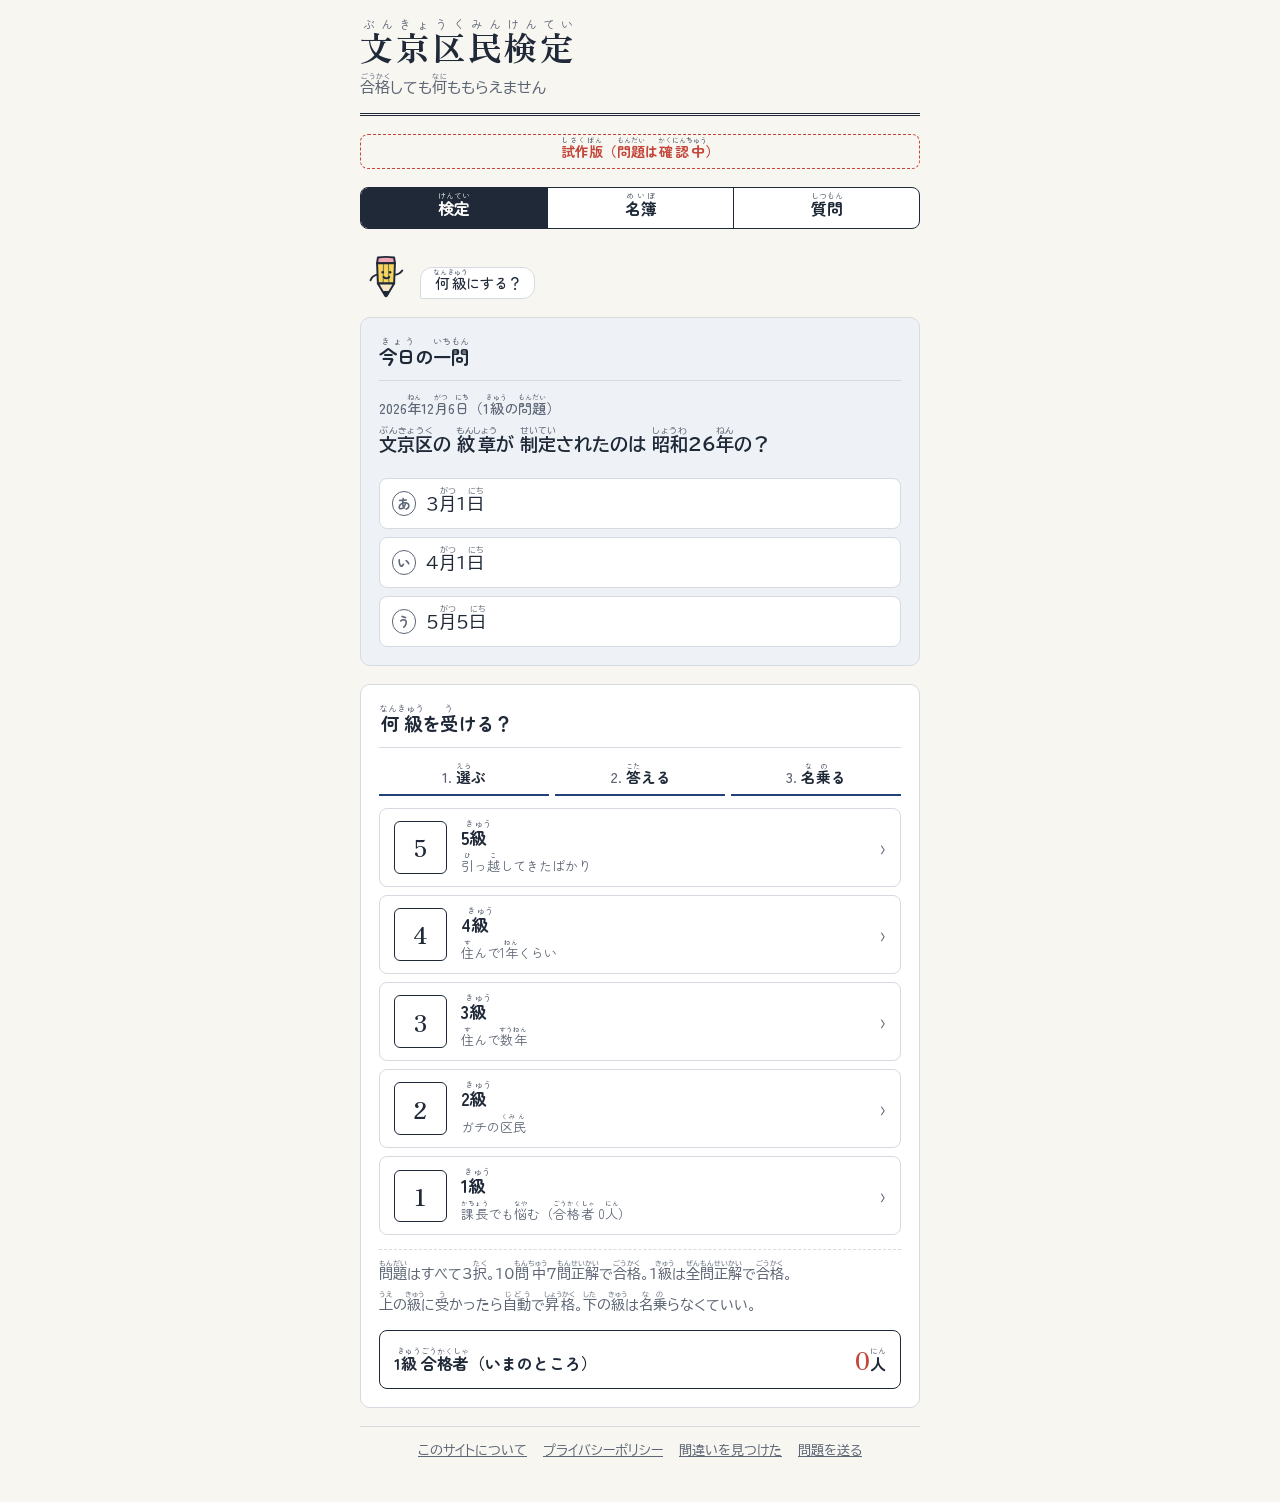
==== commit 94e2e934: "部品の読み直しの印を付ける Co-Authored-By: Claude Opus 5.5 <noreply@anthropic.com>" ====
--- a/index.html
+++ b/index.html
@@ -16,7 +16,7 @@
 <link rel="preconnect" href="https://fonts.googleapis.com">
 <link rel="preconnect" href="https://fonts.gstatic.com" crossorigin>
 <link rel="stylesheet" href="https://fonts.googleapis.com/css2?family=BIZ+UDPGothic:wght@400;700&family=Zen+Maru+Gothic:wght@500;700&family=Zen+Old+Mincho:wght@700&display=swap">
-<link rel="stylesheet" href="assets/style.css">
+<link rel="stylesheet" href="assets/style.css?v=2">
 </head>
 <body>
 <div class="wrap">
@@ -150,8 +150,8 @@
     <span class="patrol" id="patrol" hidden>見回りお休み中</span>
   </footer>
 </div>
-<script src="assets/config.js"></script>
-<script src="assets/chara.js"></script>
-<script src="assets/app.js"></script>
+<script src="assets/config.js?v=2"></script>
+<script src="assets/chara.js?v=2"></script>
+<script src="assets/app.js?v=2"></script>
 </body>
 </html>
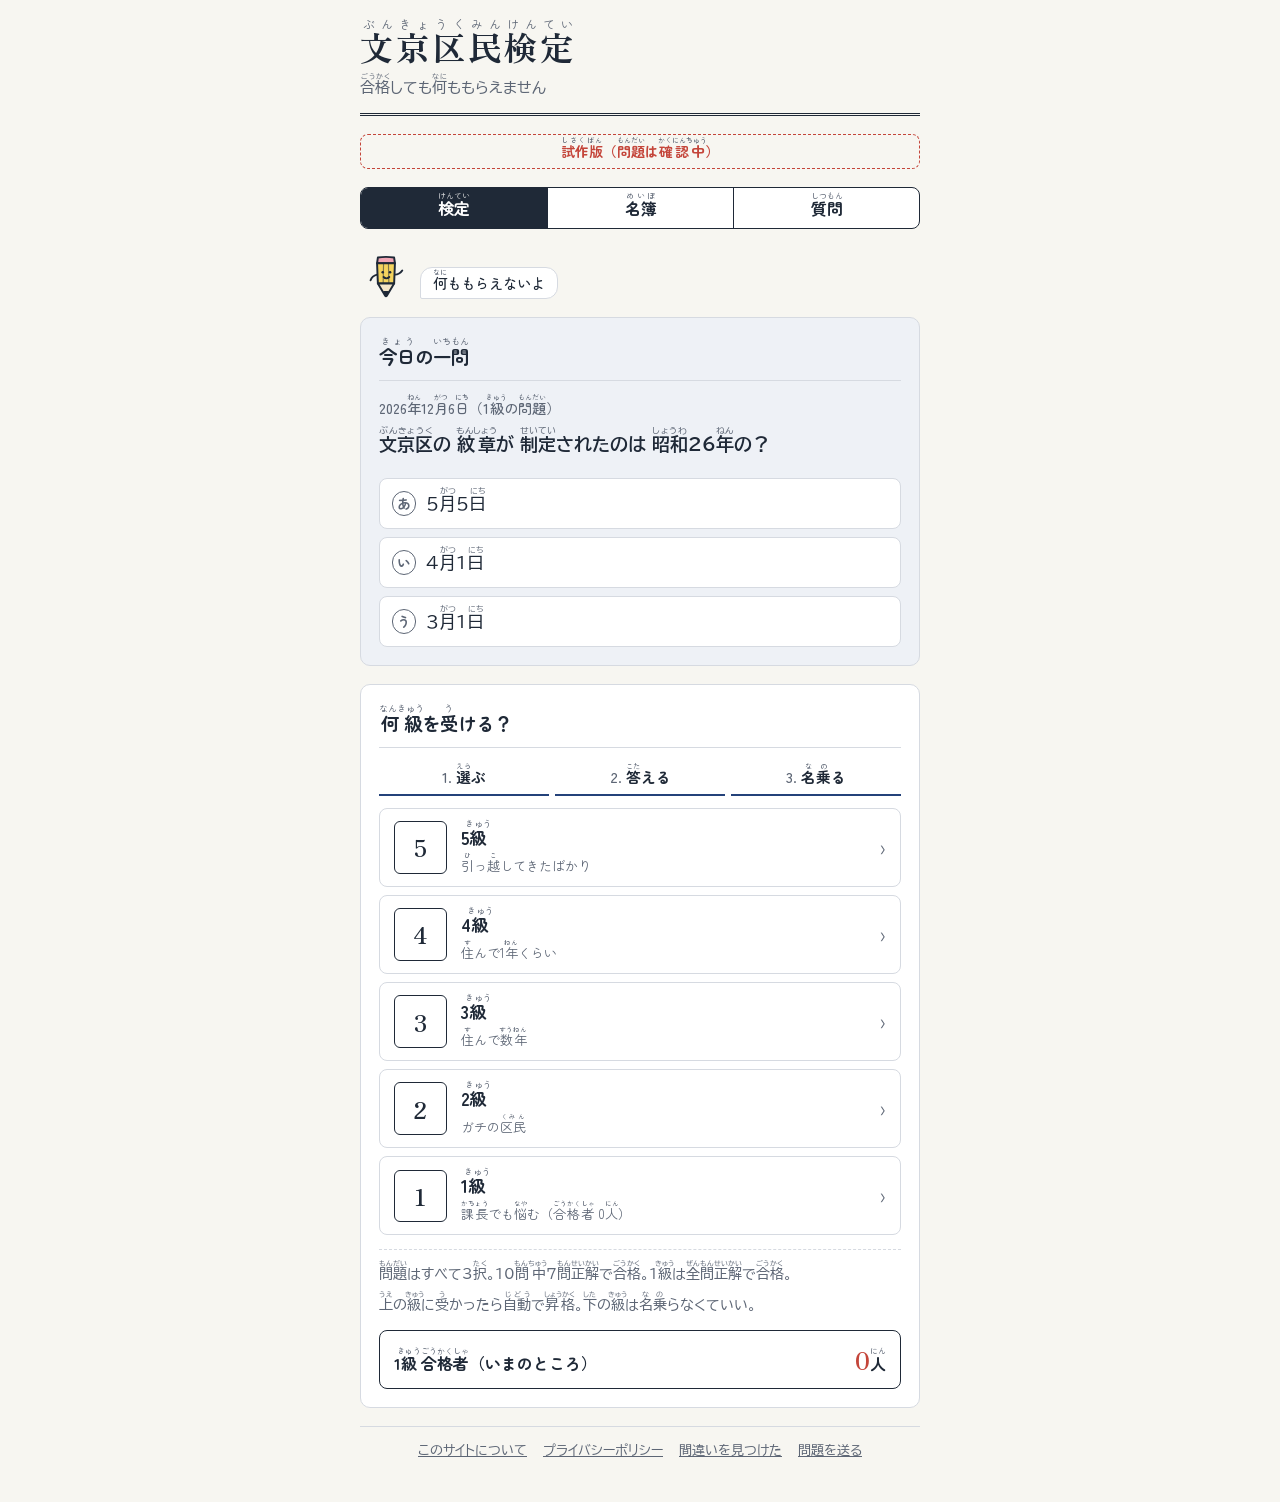
==== commit 4dcadf57: "解説文も漢字＋ふりがなにそろえる Co-Authored-By: Claude Opus 5.5 <noreply@anthropic.com>" ====
--- a/index.html
+++ b/index.html
@@ -16,7 +16,7 @@
 <link rel="preconnect" href="https://fonts.googleapis.com">
 <link rel="preconnect" href="https://fonts.gstatic.com" crossorigin>
 <link rel="stylesheet" href="https://fonts.googleapis.com/css2?family=BIZ+UDPGothic:wght@400;700&family=Zen+Maru+Gothic:wght@500;700&family=Zen+Old+Mincho:wght@700&display=swap">
-<link rel="stylesheet" href="assets/style.css?v=2">
+<link rel="stylesheet" href="assets/style.css?v=3">
 </head>
 <body>
 <div class="wrap">
@@ -150,8 +150,8 @@
     <span class="patrol" id="patrol" hidden>見回りお休み中</span>
   </footer>
 </div>
-<script src="assets/config.js?v=2"></script>
-<script src="assets/chara.js?v=2"></script>
-<script src="assets/app.js?v=2"></script>
+<script src="assets/config.js?v=3"></script>
+<script src="assets/chara.js?v=3"></script>
+<script src="assets/app.js?v=3"></script>
 </body>
 </html>
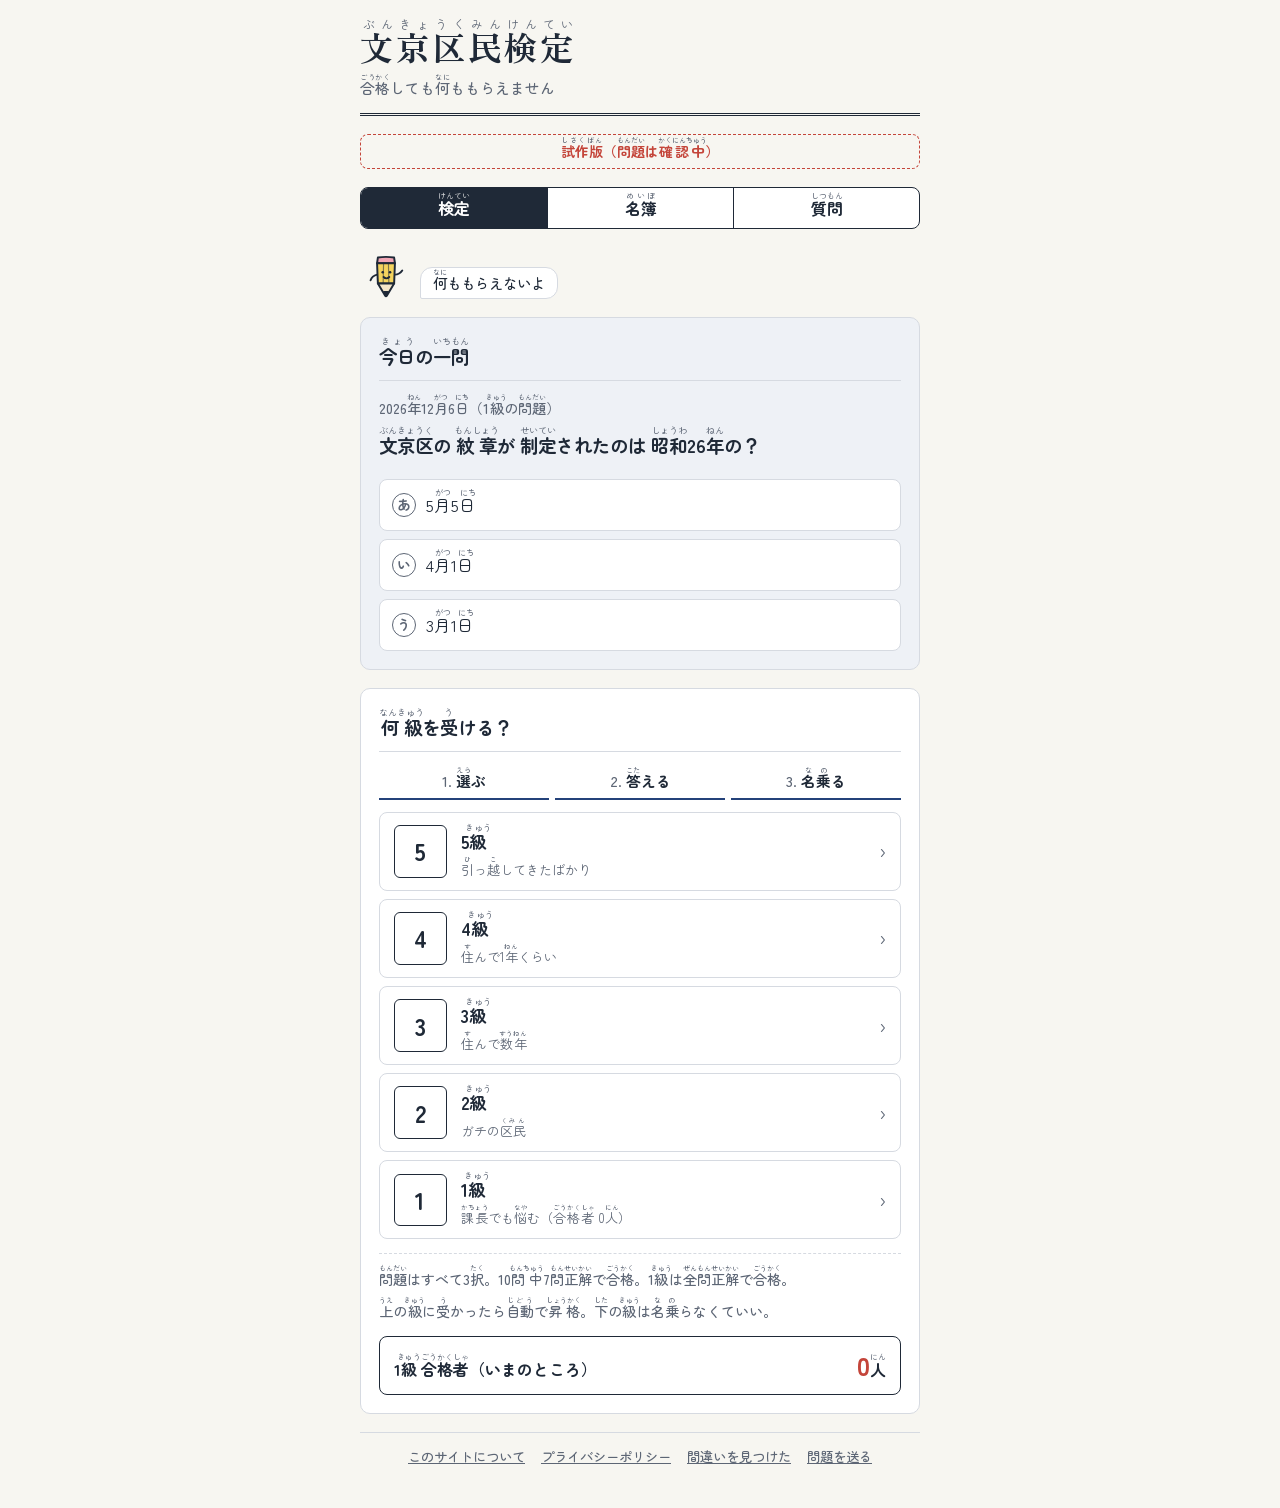
==== commit 3040d76b: "問・答の印をふりがなの下の行にそろえ、フォントを丸ゴシック1種類に統一 Co-Authored-By: Claude Opus 5.5 <noreply@anthropic.com>" ====
--- a/index.html
+++ b/index.html
@@ -15,8 +15,8 @@
 <link rel="icon" href="assets/favicon.svg" type="image/svg+xml">
 <link rel="preconnect" href="https://fonts.googleapis.com">
 <link rel="preconnect" href="https://fonts.gstatic.com" crossorigin>
-<link rel="stylesheet" href="https://fonts.googleapis.com/css2?family=BIZ+UDPGothic:wght@400;700&family=Zen+Maru+Gothic:wght@500;700&family=Zen+Old+Mincho:wght@700&display=swap">
-<link rel="stylesheet" href="assets/style.css?v=3">
+<link rel="stylesheet" href="https://fonts.googleapis.com/css2?family=Zen+Maru+Gothic:wght@500;700&family=Zen+Old+Mincho:wght@700&display=swap">
+<link rel="stylesheet" href="assets/style.css?v=4">
 </head>
 <body>
 <div class="wrap">
@@ -150,8 +150,8 @@
     <span class="patrol" id="patrol" hidden>見回りお休み中</span>
   </footer>
 </div>
-<script src="assets/config.js?v=3"></script>
-<script src="assets/chara.js?v=3"></script>
-<script src="assets/app.js?v=3"></script>
+<script src="assets/config.js?v=4"></script>
+<script src="assets/chara.js?v=4"></script>
+<script src="assets/app.js?v=4"></script>
 </body>
 </html>
--- a/assets/style.css
+++ b/assets/style.css
@@ -9,9 +9,11 @@
   --ai:#24427a;      /* 藍：選択・強調 */
   --soft:#eef1f6;    /* うすい藍 */
   --green:#2f8a55; --red:#c4453a; --gold:#a8821f; --yellow:#f2cd4f;
+  /* フォントは1種類に統一（先生の指示 2026-10-26）。明朝は題字と合格証だけ */
   --title:'Zen Old Mincho','Hiragino Mincho ProN','Yu Mincho',serif;
-  --head:'Zen Maru Gothic','Hiragino Maru Gothic ProN','Yu Gothic',sans-serif;
-  --bd:'BIZ UDPGothic','Hiragino Sans','Yu Gothic',sans-serif;
+  --font:'Zen Maru Gothic','Hiragino Maru Gothic ProN','Yu Gothic',sans-serif;
+  --head:var(--font);
+  --bd:var(--font);
   --dp:var(--head);
   color-scheme:light;
 }
@@ -25,7 +27,7 @@
 *{box-sizing:border-box}
 [hidden]{display:none!important}
 html{-webkit-text-size-adjust:100%}
-body{margin:0;background:var(--paper);color:var(--ink);font-family:var(--bd);font-size:16px;line-height:1.75;
+body{margin:0;background:var(--paper);color:var(--ink);font-family:var(--bd);font-weight:500;font-size:16px;line-height:1.75;
   padding-left:max(16px,env(safe-area-inset-left,0px));padding-right:max(16px,env(safe-area-inset-right,0px));
   padding-block:18px 40px;min-height:100vh;overflow-x:hidden}
 /* わくの はばは いつも おなじ */
@@ -62,7 +64,7 @@
 .lv{display:grid;grid-template-columns:auto 1fr auto;align-items:center;gap:14px;width:100%;text-align:left;cursor:pointer;
   border:1.5px solid var(--line);background:var(--card);color:var(--ink);border-radius:8px;padding:10px 14px;font-family:var(--bd);transition:border-color .12s,background .12s}
 .lv:hover,.lv:focus-visible{border-color:var(--ai);background:var(--soft);outline:none}
-.lv .num{font-family:var(--title);font-weight:700;font-size:1.5rem;width:2.2em;height:2.2em;display:grid;place-items:center;border:1.5px solid var(--ink);border-radius:6px;line-height:1}
+.lv .num{font-family:var(--font);font-weight:700;font-size:1.5rem;width:2.2em;height:2.2em;display:grid;place-items:center;border:1.5px solid var(--ink);border-radius:6px;line-height:1}
 .lv .name{font-family:var(--head);font-weight:700;font-size:1.1rem;line-height:1.6}
 .lv .sub{display:block;font-size:.82rem;color:var(--sub);font-weight:400;line-height:1.6}
 .lv .go{color:var(--sub);font-size:1.2rem}
@@ -73,7 +75,7 @@
 .rules{font-size:.88rem;margin:14px 0 0;padding-top:10px;border-top:1px dashed var(--line);display:grid;gap:4px;color:var(--sub)}
 .rules p{margin:0}
 .zero{font-family:var(--head);font-weight:700;font-size:1rem;margin:12px 0 0;display:flex;justify-content:space-between;align-items:baseline;border:1.5px solid var(--ink);border-radius:8px;padding:6px 14px}
-.zero b{font-family:var(--title);font-size:1.6rem;color:var(--red)}
+.zero b{font-family:var(--font);font-size:1.6rem;color:var(--red)}
 .note{font-size:.84rem;color:var(--sub)}
 
 /* 問題 */
@@ -112,7 +114,7 @@
 /* 結果（ここだけ はなやかに） */
 .result{text-align:center}
 .result .lvl{color:var(--sub);margin:0;font-family:var(--head);font-weight:700}
-.result .big{font-family:var(--title);font-weight:700;font-size:2.6rem;line-height:1.4;margin:4px 0}
+.result .big{font-family:var(--font);font-weight:700;font-size:2.6rem;line-height:1.4;margin:4px 0}
 .result .score{font-size:1rem;color:var(--sub);margin:0}
 .result .msg{margin:6px 0 0}
 .namebox{margin-top:16px;padding-top:14px;border-top:1px solid var(--line);text-align:left;display:grid;gap:6px}
@@ -131,14 +133,15 @@
 .meibo li{font-size:.95rem}
 .meibo li small{color:var(--sub);font-variant-numeric:tabular-nums}
 .meibo .one{text-align:center;font-family:var(--head);font-weight:700;font-size:1.1rem;padding:10px 0;border:1.5px solid var(--ink);border-radius:8px}
-.meibo .one b{font-family:var(--title);font-size:2.6rem;color:var(--red);display:block;line-height:1.3}
+.meibo .one b{font-family:var(--font);font-size:2.6rem;color:var(--red);display:block;line-height:1.3}
 
 /* よくある質問 */
 .faq dl{margin:0}
-.faq dt{font-family:var(--head);font-weight:700;font-size:1rem;margin-top:14px;display:flex;gap:8px}
-.faq dt::before{content:"問";font-family:var(--title);color:var(--ai)}
-.faq dd{margin:4px 0 0;display:flex;gap:8px;padding-bottom:10px;border-bottom:1px dashed var(--line)}
-.faq dd::before{content:"答";font-family:var(--title);color:var(--red);flex:none}
+/* 問・答の印は、ふりがなの下の本文の行にそろえる（baseline） */
+.faq dt{font-family:var(--head);font-weight:700;font-size:1rem;margin-top:14px;display:flex;align-items:baseline;gap:8px}
+.faq dt::before{content:"問";font-weight:700;color:var(--ai);flex:none}
+.faq dd{margin:4px 0 0;display:flex;align-items:baseline;gap:8px;padding-bottom:10px;border-bottom:1px dashed var(--line)}
+.faq dd::before{content:"答";font-weight:700;color:var(--red);flex:none}
 
 /* 今日の一問 */
 .ichimon .when{font-family:var(--head);font-weight:500;color:var(--sub);margin:0 0 4px;font-size:.88rem}
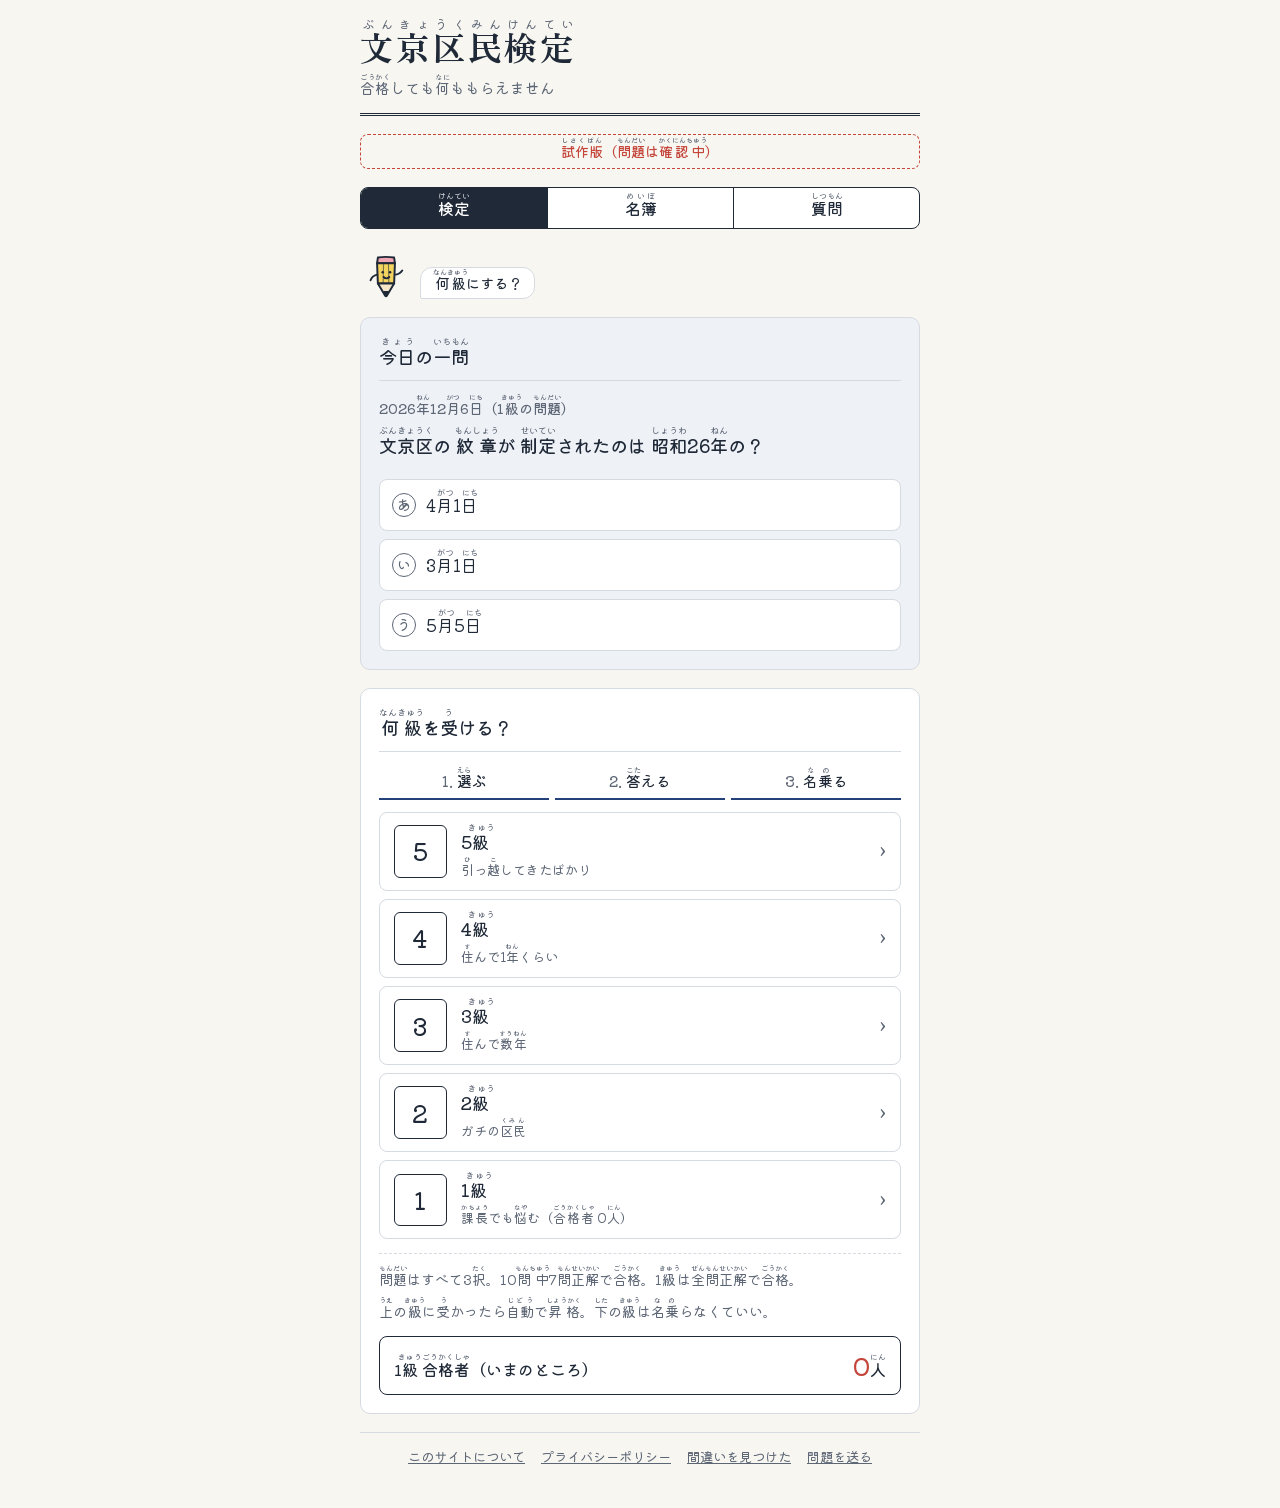
==== commit df4392dc: "フォントを Kiwi Maru に統一（先生の選択） Co-Authored-By: Claude Opus 5.5 <noreply@anthropic.com>" ====
--- a/index.html
+++ b/index.html
@@ -15,8 +15,8 @@
 <link rel="icon" href="assets/favicon.svg" type="image/svg+xml">
 <link rel="preconnect" href="https://fonts.googleapis.com">
 <link rel="preconnect" href="https://fonts.gstatic.com" crossorigin>
-<link rel="stylesheet" href="https://fonts.googleapis.com/css2?family=Zen+Maru+Gothic:wght@500;700&family=Zen+Old+Mincho:wght@700&display=swap">
-<link rel="stylesheet" href="assets/style.css?v=4">
+<link rel="stylesheet" href="https://fonts.googleapis.com/css2?family=Kiwi+Maru:wght@400;500&family=Zen+Old+Mincho:wght@700&display=swap">
+<link rel="stylesheet" href="assets/style.css?v=5">
 </head>
 <body>
 <div class="wrap">
@@ -150,8 +150,8 @@
     <span class="patrol" id="patrol" hidden>見回りお休み中</span>
   </footer>
 </div>
-<script src="assets/config.js?v=4"></script>
-<script src="assets/chara.js?v=4"></script>
-<script src="assets/app.js?v=4"></script>
+<script src="assets/config.js?v=5"></script>
+<script src="assets/chara.js?v=5"></script>
+<script src="assets/app.js?v=5"></script>
 </body>
 </html>
--- a/assets/style.css
+++ b/assets/style.css
@@ -9,9 +9,9 @@
   --ai:#24427a;      /* 藍：選択・強調 */
   --soft:#eef1f6;    /* うすい藍 */
   --green:#2f8a55; --red:#c4453a; --gold:#a8821f; --yellow:#f2cd4f;
-  /* フォントは1種類に統一（先生の指示 2026-10-26）。明朝は題字と合格証だけ */
+  /* フォントは Kiwi Maru 1種類に統一（先生の選択 2026-10-26）。明朝は題字と合格証だけ。Kiwi Maru に太字はないので、強調は 500 */
   --title:'Zen Old Mincho','Hiragino Mincho ProN','Yu Mincho',serif;
-  --font:'Zen Maru Gothic','Hiragino Maru Gothic ProN','Yu Gothic',sans-serif;
+  --font:'Kiwi Maru','Hiragino Maru Gothic ProN','BIZ UDPGothic','Yu Gothic',sans-serif;
   --head:var(--font);
   --bd:var(--font);
   --dp:var(--head);
@@ -27,13 +27,14 @@
 *{box-sizing:border-box}
 [hidden]{display:none!important}
 html{-webkit-text-size-adjust:100%}
-body{margin:0;background:var(--paper);color:var(--ink);font-family:var(--bd);font-weight:500;font-size:16px;line-height:1.75;
+body{margin:0;background:var(--paper);color:var(--ink);font-family:var(--bd);font-weight:400;font-size:16px;line-height:1.75;
   padding-left:max(16px,env(safe-area-inset-left,0px));padding-right:max(16px,env(safe-area-inset-right,0px));
   padding-block:18px 40px;min-height:100vh;overflow-x:hidden}
 /* わくの はばは いつも おなじ */
 .wrap{width:100%;max-width:560px;margin:0 auto;display:grid;gap:18px;min-width:0}
-h1,h2,h3{font-family:var(--head);font-weight:700;text-wrap:balance;margin:0}
+h1,h2,h3{font-family:var(--head);font-weight:500;text-wrap:balance;margin:0}
 a{color:var(--ai)}
+b,strong,dt,th{font-weight:500}
 ruby rt{font-size:.5em;color:var(--sub);font-weight:400;letter-spacing:0}
 
 /* 見出し（検定の表紙） */
@@ -53,7 +54,7 @@
 
 /* タブ（ひとつの枠の中の切りかえ） */
 nav.tabs{display:grid;grid-template-columns:repeat(3,1fr);border:1.5px solid var(--ink);border-radius:8px;overflow:hidden;background:var(--card)}
-nav.tabs button{font-family:var(--head);font-weight:700;font-size:1rem;padding:8px 4px;border:0;background:transparent;color:var(--ink);cursor:pointer;line-height:1.5}
+nav.tabs button{font-family:var(--head);font-weight:500;font-size:1rem;padding:8px 4px;border:0;background:transparent;color:var(--ink);cursor:pointer;line-height:1.5}
 nav.tabs button + button{border-left:1.5px solid var(--ink)}
 nav.tabs button[aria-selected="true"]{background:var(--ink);color:var(--card)}
 nav.tabs button[aria-selected="true"] rt{color:var(--card);opacity:.8}
@@ -64,35 +65,35 @@
 .lv{display:grid;grid-template-columns:auto 1fr auto;align-items:center;gap:14px;width:100%;text-align:left;cursor:pointer;
   border:1.5px solid var(--line);background:var(--card);color:var(--ink);border-radius:8px;padding:10px 14px;font-family:var(--bd);transition:border-color .12s,background .12s}
 .lv:hover,.lv:focus-visible{border-color:var(--ai);background:var(--soft);outline:none}
-.lv .num{font-family:var(--font);font-weight:700;font-size:1.5rem;width:2.2em;height:2.2em;display:grid;place-items:center;border:1.5px solid var(--ink);border-radius:6px;line-height:1}
-.lv .name{font-family:var(--head);font-weight:700;font-size:1.1rem;line-height:1.6}
+.lv .num{font-family:var(--font);font-weight:500;font-size:1.5rem;width:2.2em;height:2.2em;display:grid;place-items:center;border:1.5px solid var(--ink);border-radius:6px;line-height:1}
+.lv .name{font-family:var(--head);font-weight:500;font-size:1.1rem;line-height:1.6}
 .lv .sub{display:block;font-size:.82rem;color:var(--sub);font-weight:400;line-height:1.6}
 .lv .go{color:var(--sub);font-size:1.2rem}
 .lv[disabled]{opacity:.45;cursor:not-allowed}
 .steps{display:grid;grid-template-columns:repeat(3,1fr);gap:6px;margin:0 0 12px;counter-reset:st}
-.steps span{font-family:var(--head);font-weight:700;font-size:.92rem;text-align:center;padding:4px 2px;border-bottom:2px solid var(--ai);counter-increment:st}
+.steps span{font-family:var(--head);font-weight:500;font-size:.92rem;text-align:center;padding:4px 2px;border-bottom:2px solid var(--ai);counter-increment:st}
 .steps span::before{content:counter(st) ". ";color:var(--sub);font-weight:500}
 .rules{font-size:.88rem;margin:14px 0 0;padding-top:10px;border-top:1px dashed var(--line);display:grid;gap:4px;color:var(--sub)}
 .rules p{margin:0}
-.zero{font-family:var(--head);font-weight:700;font-size:1rem;margin:12px 0 0;display:flex;justify-content:space-between;align-items:baseline;border:1.5px solid var(--ink);border-radius:8px;padding:6px 14px}
+.zero{font-family:var(--head);font-weight:500;font-size:1rem;margin:12px 0 0;display:flex;justify-content:space-between;align-items:baseline;border:1.5px solid var(--ink);border-radius:8px;padding:6px 14px}
 .zero b{font-family:var(--font);font-size:1.6rem;color:var(--red)}
 .note{font-size:.84rem;color:var(--sub)}
 
 /* 問題 */
-.q{font-size:1.15rem;line-height:2.15;margin:0 0 14px;overflow-wrap:anywhere;font-weight:700}
-.qnum{font-family:var(--head);font-weight:700;color:var(--sub);font-size:.95rem;margin:0 0 4px;display:flex;justify-content:space-between}
+.q{font-size:1.15rem;line-height:2.15;margin:0 0 14px;overflow-wrap:anywhere;font-weight:500}
+.qnum{font-family:var(--head);font-weight:500;color:var(--sub);font-size:.95rem;margin:0 0 4px;display:flex;justify-content:space-between}
 .choices{display:grid;gap:8px}
 .ch{border:1.5px solid var(--line);background:var(--card);color:var(--ink);font-family:var(--bd);font-size:1.05rem;
   padding:8px 12px;text-align:left;cursor:pointer;display:flex;gap:10px;align-items:center;width:100%;line-height:1.9;border-radius:8px}
 .ch:hover,.ch:focus-visible{border-color:var(--ai);background:var(--soft);outline:none}
-.ch .mk{font-family:var(--head);font-weight:700;flex:none;width:1.8em;height:1.8em;display:grid;place-items:center;border:1.5px solid var(--sub);border-radius:50%;color:var(--sub);font-size:.85rem;line-height:1}
+.ch .mk{font-family:var(--head);font-weight:500;flex:none;width:1.8em;height:1.8em;display:grid;place-items:center;border:1.5px solid var(--sub);border-radius:50%;color:var(--sub);font-size:.85rem;line-height:1}
 .ch span:last-child{min-width:0}
 .ch.ok{border-color:var(--green);background:color-mix(in srgb,var(--green) 12%,var(--card))}
 .ch.ok .mk{border-color:var(--green);color:var(--green)}
 .ch.ng{border-color:var(--red);background:color-mix(in srgb,var(--red) 12%,var(--card))}
 .ch.ng .mk{border-color:var(--red);color:var(--red)}
 .ch[disabled]{cursor:default}
-.judge{display:flex;align-items:center;gap:14px;margin-top:14px;padding-top:12px;border-top:1px solid var(--line);font-family:var(--head);font-weight:700;font-size:1.2rem}
+.judge{display:flex;align-items:center;gap:14px;margin-top:14px;padding-top:12px;border-top:1px solid var(--line);font-family:var(--head);font-weight:500;font-size:1.2rem}
 .judge svg{width:54px;height:54px;flex:none}
 .judge .exp{font-family:var(--bd);font-weight:400;font-size:.92rem;color:var(--sub);line-height:1.65}
 .judge .src{font-family:var(--bd);font-weight:400;font-size:.84rem}
@@ -101,7 +102,7 @@
 .bar i.on{background:var(--green)}.bar i.off{background:var(--red)}
 
 /* ボタン */
-.btn{border:1.5px solid var(--ink);background:var(--ink);color:var(--card);font-family:var(--head);font-weight:700;font-size:1rem;
+.btn{border:1.5px solid var(--ink);background:var(--ink);color:var(--card);font-family:var(--head);font-weight:500;font-size:1rem;
   padding:9px 20px;cursor:pointer;border-radius:8px;text-decoration:none;display:inline-block;line-height:1.6}
 .btn rt{color:inherit;opacity:.75}
 .btn.ghost{background:var(--card);color:var(--ink)}
@@ -113,16 +114,16 @@
 
 /* 結果（ここだけ はなやかに） */
 .result{text-align:center}
-.result .lvl{color:var(--sub);margin:0;font-family:var(--head);font-weight:700}
-.result .big{font-family:var(--font);font-weight:700;font-size:2.6rem;line-height:1.4;margin:4px 0}
+.result .lvl{color:var(--sub);margin:0;font-family:var(--head);font-weight:500}
+.result .big{font-family:var(--font);font-weight:500;font-size:2.6rem;line-height:1.4;margin:4px 0}
 .result .score{font-size:1rem;color:var(--sub);margin:0}
 .result .msg{margin:6px 0 0}
 .namebox{margin-top:16px;padding-top:14px;border-top:1px solid var(--line);text-align:left;display:grid;gap:6px}
-.namebox label{font-family:var(--head);font-weight:700;font-size:1rem}
+.namebox label{font-family:var(--head);font-weight:500;font-size:1rem}
 input[type=text]{font-family:var(--bd);font-size:1.05rem;padding:8px 10px;border:1.5px solid var(--ink);background:var(--card);color:var(--ink);border-radius:8px;min-width:0;flex:1;width:100%}
 input[type=text]:focus-visible{outline:3px solid var(--ai);outline-offset:1px}
 .hp{position:absolute;left:-9999px;width:1px;height:1px;overflow:hidden}
-.reg{font-family:var(--head);font-weight:700;font-size:1rem;margin:10px 0 0}
+.reg{font-family:var(--head);font-weight:500;font-size:1rem;margin:10px 0 0}
 .reg.err{color:var(--red)}
 .certwrap{margin-top:16px}
 .certwrap img{width:100%;max-width:420px;height:auto;display:block;margin:0 auto;border:1px solid var(--line);box-shadow:0 2px 8px rgb(0 0 0 / .08)}
@@ -132,16 +133,16 @@
 .meibo ol{margin:0;padding:0;list-style:none;display:flex;flex-wrap:wrap;gap:4px 16px}
 .meibo li{font-size:.95rem}
 .meibo li small{color:var(--sub);font-variant-numeric:tabular-nums}
-.meibo .one{text-align:center;font-family:var(--head);font-weight:700;font-size:1.1rem;padding:10px 0;border:1.5px solid var(--ink);border-radius:8px}
+.meibo .one{text-align:center;font-family:var(--head);font-weight:500;font-size:1.1rem;padding:10px 0;border:1.5px solid var(--ink);border-radius:8px}
 .meibo .one b{font-family:var(--font);font-size:2.6rem;color:var(--red);display:block;line-height:1.3}
 
 /* よくある質問 */
 .faq dl{margin:0}
 /* 問・答の印は、ふりがなの下の本文の行にそろえる（baseline） */
-.faq dt{font-family:var(--head);font-weight:700;font-size:1rem;margin-top:14px;display:flex;align-items:baseline;gap:8px}
-.faq dt::before{content:"問";font-weight:700;color:var(--ai);flex:none}
+.faq dt{font-family:var(--head);font-weight:500;font-size:1rem;margin-top:14px;display:flex;align-items:baseline;gap:8px}
+.faq dt::before{content:"問";font-weight:500;color:var(--ai);flex:none}
 .faq dd{margin:4px 0 0;display:flex;align-items:baseline;gap:8px;padding-bottom:10px;border-bottom:1px dashed var(--line)}
-.faq dd::before{content:"答";font-weight:700;color:var(--red);flex:none}
+.faq dd::before{content:"答";font-weight:500;color:var(--red);flex:none}
 
 /* 今日の一問 */
 .ichimon .when{font-family:var(--head);font-weight:500;color:var(--sub);margin:0 0 4px;font-size:.88rem}
@@ -160,7 +161,7 @@
 footer nav{display:flex;flex-wrap:wrap;gap:4px 16px;justify-content:center}
 footer a{color:var(--sub)}
 .patrol{color:var(--red)}
-.devbanner{border:1.5px dashed var(--red);color:var(--red);text-align:center;font-family:var(--head);font-weight:700;font-size:.88rem;padding:4px;border-radius:8px}
+.devbanner{border:1.5px dashed var(--red);color:var(--red);text-align:center;font-family:var(--head);font-weight:500;font-size:.88rem;padding:4px;border-radius:8px}
 
 /* 動き：結果だけ はなやかに */
 .shake{animation:sh .35s}
